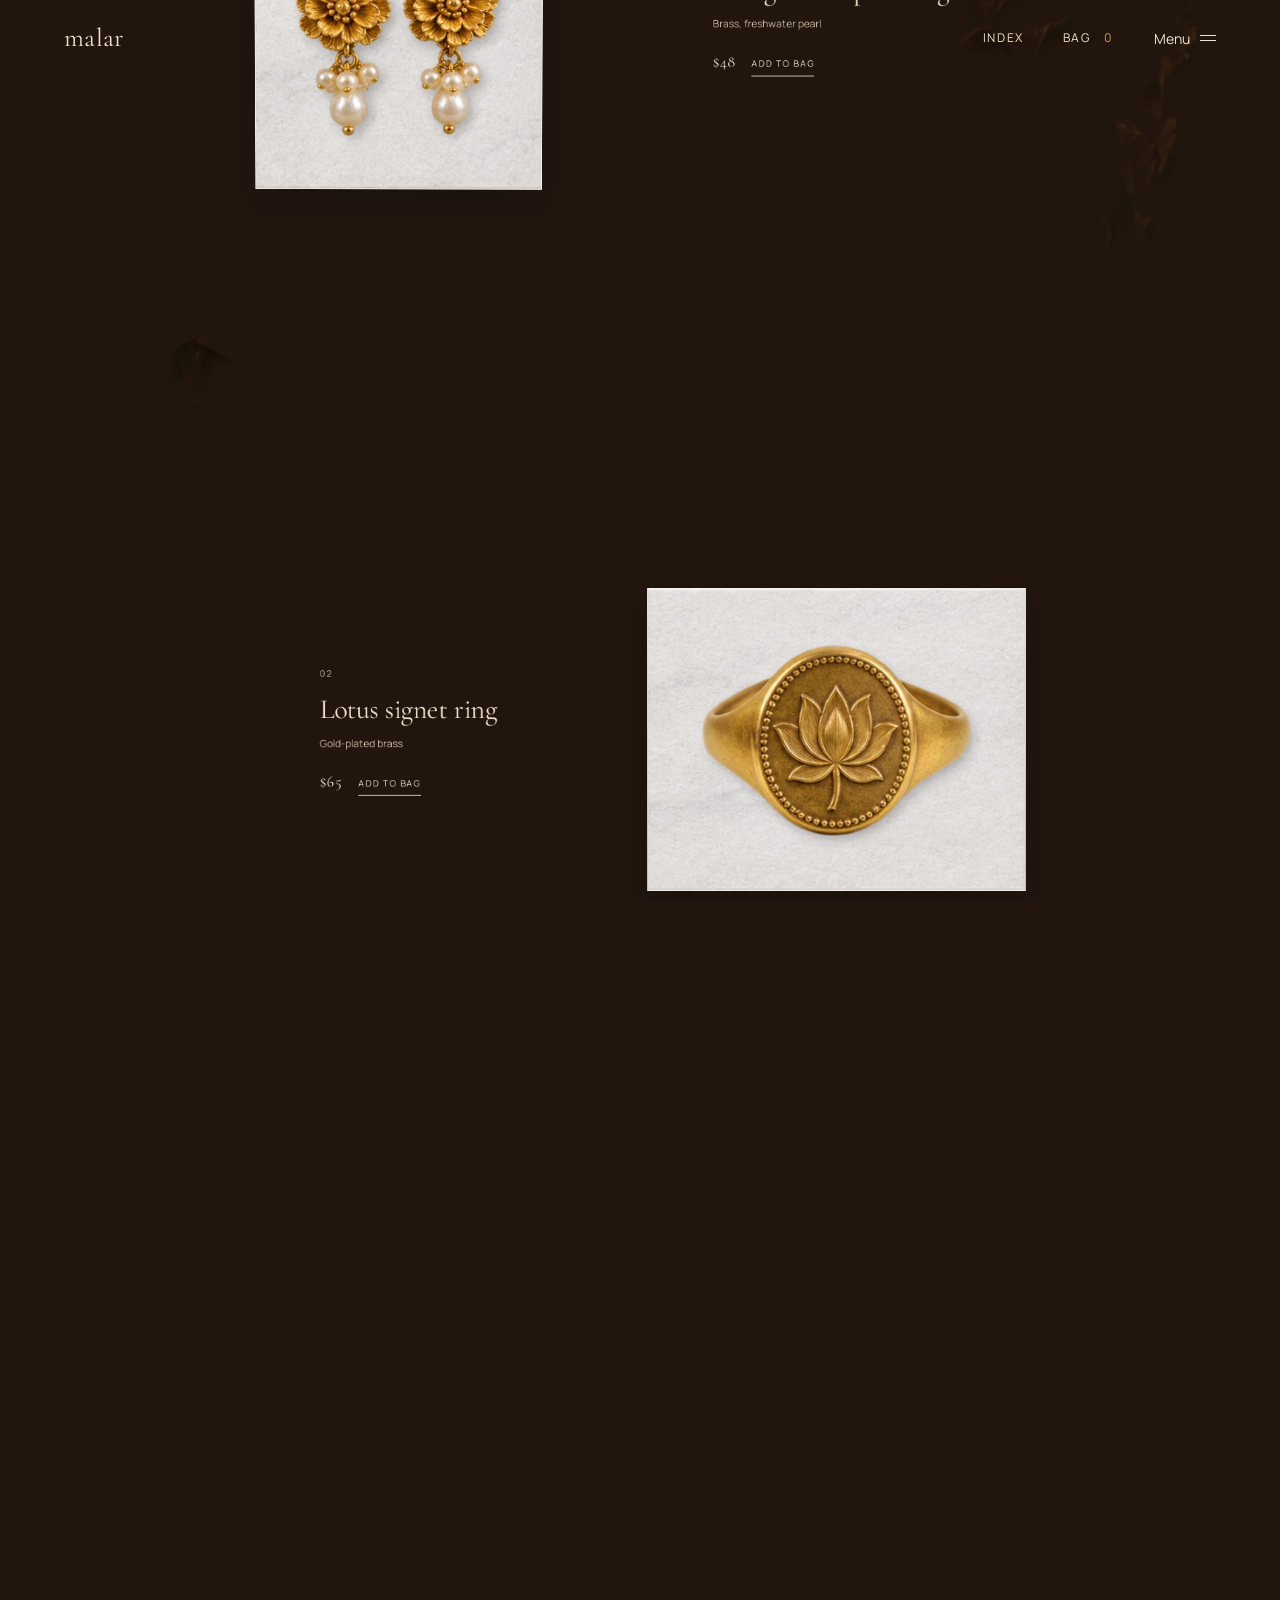
==== docs/index.html @ 5a740fa6 "Pull the original collection into a navigable index and finish the drawer in bronze" ====
<!doctype html>
<html lang="en">
<head>
<meta charset="utf-8">
<meta name="viewport" content="width=device-width,initial-scale=1">
<meta name="theme-color" content="#21150e">
<base href="./">
<title>Malar — Handmade jewelry &amp; objects</title>
<style>
  html {background:#21150e}
  #garden-loader {
    position:fixed; inset:0; z-index:100; display:grid; place-items:center; margin:0;
    background:#21150e; transition:opacity 180ms ease-out;
  }
  .garden-loader-number {
    color:#fff; font:400 28px/1 "Helvetica Neue", Helvetica, Arial, sans-serif;
    font-variant-numeric:tabular-nums;
  }
  #garden-loader.loaded {opacity:0}
  .garden-loading {overflow:hidden}
  @media (prefers-reduced-motion:reduce) {
    #garden-loader {transition:none}
  }
</style><script>
  document.documentElement.classList.add('garden-loading');
  if (!location.hash && !matchMedia('(prefers-reduced-motion: reduce)').matches) {
    document.documentElement.classList.add('relief-intro');
  }
  window.malarIntroFallback = setTimeout(() => {
    document.documentElement.classList.remove('garden-loading', 'relief-intro', 'relief-reveal');
    document.getElementById('garden-loader')?.remove();
  }, 15000);
  history.scrollRestoration = 'manual';
  window.addEventListener('pageshow', (event) => {
    if (!event.persisted && !location.hash) {
      window.scrollTo({ top: 0, behavior: 'instant' });
    }
  });
</script>
<link rel="stylesheet" href="garden.css?v=title-shadow">
<link rel="stylesheet" href="proto/viewing-room/room.css?v=12">
<link rel="stylesheet" href="proto/viewing-room/metal.css?v=3">
<link rel="stylesheet" href="proto/viewing-room/bag.css?v=4">
<!-- Original relief and lighting, with a separate background scroll rate. -->
<script src="garden.js?v=gallery-3" defer></script>
<script type="module" src="proto/viewing-room/room.js?v=15"></script>
</head>
<body class="ambient-landing viewing-room">
<div id="garden-loader" role="progressbar" aria-label="Loading the garden" aria-valuemin="1" aria-valuemax="100" aria-valuenow="1"><span class="garden-loader-number" aria-hidden="true">1</span></div>
<noscript><style>#garden-loader{display:none}</style><p>Enable JavaScript to explore the collection.</p></noscript>
<header class="bar">
  <a class="mark" href="./" aria-label="Malar home">malar</a>
  <button id="collection-toggle" type="button" aria-controls="collection-index" aria-expanded="false" aria-label="Open collection index" hidden>Index</button>
  <button id="bag-open" class="bag-button" aria-haspopup="dialog" aria-expanded="false" aria-controls="bag">Bag <span id="bag-count">0</span></button>
  <button id="menu" aria-controls="bag" aria-expanded="false" aria-haspopup="dialog">Menu <i aria-hidden="true"></i></button>
</header>
<button id="sound" hidden aria-pressed="false">Sound off</button>

<main>
  <section class="stage" id="garden" aria-label="The collection">
    <div class="hero"><canvas aria-hidden="true"></canvas></div>
    <div class="axis"><h1 class="wordmark"><span class="wordmark-latin">MALAR</span><span class="wordmark-script" lang="ml">മലർ</span></h1></div>
    <div class="room" id="room">
      <div class="collection-track"><div class="collection-window">
        <div class="collection-gallery"><div class="collection-content"></div></div>
      </div></div>
    </div>
  </section>
</main>

<dialog id="bag" aria-labelledby="bag-title">
  <header class="bag-head">
    <h2 id="bag-title">Bag</h2>
    <button type="button" id="bag-close" autofocus>Close</button>
  </header>
  <nav class="drawer-nav" aria-label="Main" hidden>
    <a data-scroll="garden" href="#garden">The Garden</a>
    <a data-scroll="collection" href="#collection">Jewelry</a>
    <a data-scroll="crafts" href="#crafts">Objects</a>
    <a data-scroll="studio" href="#studio">Story</a>
    <a data-scroll="gift" href="#gift">Gift cards</a>
    <button type="button" data-open-bag>Bag <span class="nav-bag-count"></span></button>
  </nav>
  <ul id="bag-lines" aria-label="Items in your bag"></ul>
  <footer class="bag-footer">
    <p class="bag-total"><span>Total</span><span id="bag-total" aria-live="polite">$0</span></p>
    <button type="button" id="bag-checkout">Checkout</button>
    <p class="bag-disclaimer">Demo checkout. Nothing is charged.</p>
    <p id="bag-note" class="bag-note" role="status"></p>
  </footer>
</dialog>

</body>
</html>
---- docs/garden.css ----
*{box-sizing:border-box}html{scroll-behavior:smooth}body{margin:0;background:#e5dfd4;color:#302d27;font:16px Arial,sans-serif}a,button{color:inherit;text-decoration:none}button{font:inherit;background:none;border:0;padding:10px;cursor:pointer}.stage{height:145vh}.hero{position:sticky;top:0;height:100svh;overflow:hidden;isolation:isolate;background:#e5dfd4 url(garden.jpg) center/cover}.hero:before{content:"";position:absolute;inset:0;background:#eee7db77;z-index:-1}canvas{position:absolute;inset:0;width:100%;height:100%;z-index:-1;opacity:0;transition:opacity .75s}.ready{opacity:1}#menu{position:absolute;top:4%;right:3%;display:flex;align-items:center;gap:12px;font-size:.88rem}i{width:16px;height:6px;border-block:1px solid}.axis{position:absolute;top:50%;left:8%;right:8%;display:grid;grid-template-columns:1fr auto 1fr;align-items:center;transform:translateY(-50%);animation:enter 1.5s both}.signature{display:flex;align-items:center;gap:15px;font:600 .76rem Georgia,serif;letter-spacing:.27em}.signature span{font-size:1.65rem;letter-spacing:0;font-weight:400}.axis h1{font:400 clamp(1.8rem,3.2vw,3.7rem)/1.04 Georgia,serif;letter-spacing:-.06em;margin:0;text-align:center}.scroll{justify-self:end;font-size:.875rem}.foot{position:absolute;bottom:4%;left:3.5%;right:3%;display:flex;justify-content:space-between;align-items:center;font-size:.875rem}.foot span{margin-left:8px}.phone{display:none}#studio{min-height:100svh;background:#372f29;color:#f4e9db;display:grid;grid-template-columns:1.1fr 1fr;align-items:center;gap:8vw;padding:9vw 8vw}.detail{height:65vh;background:url(garden-tall.jpg) 48% 48%/cover}article{max-width:34rem}small{font-size:.75rem;letter-spacing:.2em}h2{font:400 clamp(3rem,6vw,7rem)/.98 Georgia,serif;letter-spacing:-.06em;margin:.45em 0}p{line-height:1.65;max-width:31em}article a{display:inline-block;margin-top:2rem;border-bottom:1px solid;padding-bottom:6px}dialog{width:100%;height:100svh;max-width:none;max-height:none;border:0;margin:0;background:#e7e0d5;color:#302d27;padding:6vw}dialog[open]{display:grid;align-content:center}dialog form{position:absolute;top:4%;right:3%}nav a{display:block;width:fit-content;font:400 clamp(3.6rem,8vw,9rem)/1.25 Georgia,serif;letter-spacing:-.065em}dialog div{margin-top:3rem}a:hover{text-decoration:underline;text-underline-offset:5px}@keyframes enter{from{opacity:0;translate:0 10px}to{opacity:1;translate:0 0}}@media(max-aspect-ratio:1/1){.hero{background-image:url(garden-tall.jpg)}.axis{display:flex;flex-direction:column;gap:1.6rem}.axis h1{font-size:clamp(2.6rem,8vw,4rem)}.phone{display:block}.scroll{font-size:.8rem}.stage{height:128svh}#studio{grid-template-columns:1fr;padding:3rem 7vw;gap:2rem}.detail{height:48svh}.foot{left:6%;right:4%}}@media(prefers-reduced-motion:reduce){html{scroll-behavior:auto}*,*:before{animation:none!important;transition:none!important}.stage{height:100svh}}


.stage{position:relative;height:calc(max(510svh,542vw) + 100svh)}
#grove{position:absolute;top:38%;pointer-events:none}
.hero{background-image:url(wall-water.jpg);background-position:center var(--wall-position,0%);background-size:cover}
@media(max-aspect-ratio:1/1){.stage{height:calc(max(450svh,864vw) + 100svh)}.hero{background-image:url(wall-tall-water.jpg)}}

.hero{background-color:#21150e;background-blend-mode:multiply;color:#fff}
.hero:before{background:transparent}

.stage>.axis{top:50svh;color:#fff;pointer-events:none}
.stage>.axis a{pointer-events:auto}
.hero:focus-within #menu:focus-visible,.stage a:focus-visible,.stage button:focus-visible{outline:2px solid #c5a16a;outline-offset:5px}
#studio{background:#36271f;color:#eee4d4}
#studio small{color:#c5a16a}
dialog{background:#21150e;color:#fff}

.axis .wordmark {
  text-shadow:0 2px 5px rgb(0 0 0 / 40%);
  grid-column: 2;
  display: flex;
  flex-direction: column;
  align-items: center;
  gap: .12em;
  font-size: clamp(3rem, 8.5vw, 7.5rem);
  line-height: .95;
  letter-spacing: normal;
}
.wordmark-latin {
  font: 600 .64em/1 Georgia, serif;
  letter-spacing: .24em;
  padding-inline-start: .24em;
  transform: scaleX(1.12);
}
.axis .scroll {
  grid-column: 3;
}
@media (max-aspect-ratio: 1/1) {
  .axis .scroll {
    position: absolute;
    top: calc(100% + 1.6rem);
  }
}

#studio {
  position: relative;
}
.studio-controls {
  position: absolute;
  inset: .25rem 3% auto auto;
  display: flex;
  gap: .5rem;
}
.studio-controls #menu {
  position: static;
}
.studio-controls button:focus-visible {
  outline: 2px solid #c5a16a;
  outline-offset: 2px;
}

.wordmark-script {
  font: 400 .4em/1.25 "Malayalam Sangam MN", "Noto Sans Malayalam", "Nirmala UI", sans-serif;
}

.shop-header, .shop-footer {
  display: flex;
  align-items: center;
  justify-content: space-between;
  flex-wrap: wrap;
  gap: 1rem 2rem;
  padding: 1.5rem clamp(1.25rem, 7vw, 7rem);
  background: #21150e;
  color: #f2e8d8;
}
.shop-brand {
  font: 600 1rem Georgia, serif;
  letter-spacing: .22em;
}
.shop-nav, .shop-controls {
  display: flex;
  align-items: center;
  flex-wrap: wrap;
  gap: .5rem 1.25rem;
}
.shop-nav a {
  font: inherit;
  letter-spacing: normal;
}
.shop-controls #menu {
  position: static;
}
.shop-section {
  padding: clamp(3rem, 8vw, 8rem) clamp(1.25rem, 7vw, 7rem);
  background: #eee6d8;
  color: #2d211a;
}
.shop-section h2 {
  margin: 0;
}
#crafts, #gift {
  background: #e6d9c6;
}
.product-grid {
  display: grid;
  grid-template-columns: repeat(auto-fit, minmax(min(100%, 13rem), 1fr));
  gap: 1.5rem;
  margin: 2.5rem 0 0;
  padding: 0;
  list-style: none;
}
.product-placeholder {
  aspect-ratio: 4 / 5;
  background: radial-gradient(ellipse at 32% 22%, #d9bda1, #83664f);
}
.product-grid li:nth-child(2) .product-placeholder {
  background: radial-gradient(ellipse at 55% 28%, #dcd1b7, #8b7e63);
}
.product-grid li:nth-child(3) .product-placeholder {
  background: radial-gradient(ellipse at 32% 40%, #c6a88f, #745c50);
}
.product-grid h3 {
  margin: .8rem 0 0;
  font: 400 1.4rem Georgia, serif;
}
.shop-feature {
  display: grid;
  grid-template-columns: repeat(2, minmax(0, 1fr));
  align-items: center;
  gap: clamp(2rem, 6vw, 6rem);
}
#studio.shop-feature { min-height: auto; }
.shop-feature .detail { height: auto; aspect-ratio: 4 / 3; }
.gift-preview {
  display: grid;
  place-content: center;
  gap: 1rem;
  aspect-ratio: 8 / 5;
  background: #36271f;
  color: #f2e8d8;
  text-align: center;
}
.gift-preview span { font: 600 clamp(1.5rem, 4vw, 4rem) Georgia, serif; letter-spacing: .2em; }
.shop-footer p { margin: 0; }
@media (max-width: 640px) {
  .shop-feature, #studio.shop-feature { grid-template-columns: 1fr; }
}

.ambient-landing { background:#21150e }
.ambient-landing > #menu { position:fixed; z-index:10; inset:clamp(14px,4vh,42px) clamp(16px,3vw,55px) auto auto; color:white; mix-blend-mode:difference }
.ambient-landing main,.ambient-landing footer { transition:opacity .85s ease }
.menu-open { overflow:hidden }


.menu-open > #menu { opacity:0 }

#garden-menu {
  position:fixed; inset:0; margin:0; width:100%; height:100dvh;
  padding:0; overflow:hidden; background:transparent; color:#35291f;
}
#garden-menu::backdrop {background:transparent}
#garden-menu[open] {display:block}
#garden-menu {
  --engraving-font: Baskerville, "Hoefler Text", Georgia, serif;
  --engraving-color: #51351b;
  --engraving-edge: 0 -.45px .25px #26160ba8, 0 .7px .32px #fff0b8af;
}
.leaf-menu {
  position:absolute; right:0; top:0; bottom:0; width:min(12rem,54vw);
  isolation:isolate; pointer-events:none;
}
canvas.leaf-surface {position:absolute; inset:0; width:100%; height:100%; opacity:1; transition:none; z-index:-1}
.fold-stage {
  position:absolute; inset:0; margin:0; perspective:950px; perspective-origin:100% 50%;
  z-index:-1; pointer-events:none;
}
.fold-face {
  position:absolute; top:0; right:0; height:100%; width:33.333334%; margin:0;
  transform-origin:100% 50%; transform-style:preserve-3d;
  background-image:url(gilded-edge.png); background-repeat:no-repeat;
}
.fold-face > .fold-face { right:100%; width:100% }
.foil-reflection {
  position:absolute; inset:0; margin:0; pointer-events:none; opacity:0;
  transition:opacity .18s ease;
}
.foil-reflection::before,.foil-reflection::after {
  content:""; position:absolute; inset:0;
  background-image:url(gilded-reflections.webp);
  background-repeat:no-repeat; background-size:428.571429% 700%;
}
.foil-reflection::before {background-position:var(--foil-column) var(--reflection-from,50%)}
.foil-reflection::after {
  background-position:var(--foil-column) var(--reflection-to,50%);
  opacity:var(--reflection-mix,0);
}
.leaf-menu.lit:not(.in-fold) .foil-reflection {opacity:1}
@media(prefers-reduced-motion:reduce){.foil-reflection{transition:none}}
canvas.crease-detail {
  position:absolute; inset:0 0 0 auto; width:9px; height:100%;
  opacity:1; transition:none; z-index:auto; pointer-events:none;
}
.ink-slice {position:absolute; inset:0; overflow:hidden; margin:0; backface-visibility:hidden}
.ink-page {position:absolute; top:0; width:300%; height:100%; margin:0}
#garden-menu .ink-page :is(form,nav) {opacity:1; pointer-events:none}
.leaf-menu.in-fold > :is(form,nav), .leaf-menu:not(.in-fold) .ink-slice {opacity:0}
.fold-face::after {
  content:""; position:absolute; inset:0; pointer-events:none;
  background:linear-gradient(105deg,rgba(255,242,192,var(--shine)),transparent 85%),
    linear-gradient(to left,rgba(86,52,17,var(--shade)),rgba(56,36,14,var(--shade)));
  box-shadow:inset -1px 0 rgba(100,60,20,var(--crease));
}
.leaf-menu nav,.leaf-menu form {pointer-events:auto; opacity:var(--ink,0)}
#garden-menu form {position:absolute; top:clamp(.4rem,3vh,1.6rem); right:1rem; z-index:1}
#garden-menu form button {
  color:var(--engraving-color);
  font:400 .95rem/1.2 var(--engraving-font);
  font-synthesis:none;
  text-shadow:var(--engraving-edge);
}
#garden-menu nav {
  position:absolute; inset:14% .65rem 15% .65rem; display:flex; flex-direction:column;
  justify-content:safe center; align-items:center; gap:clamp(.6rem,4.2vh,2.35rem);
  overflow:auto;
}
#garden-menu nav a {
  flex:none;
  font:400 clamp(1.05rem,1.48vw,1.3rem)/1.1 var(--engraving-font);
  font-synthesis:none;
  text-align:center; letter-spacing:.025em;
  padding:.29em .3em;
  color:var(--engraving-color);
}
#garden-menu nav a span {filter:url(#engraved-lettering)}
#garden-menu nav a:hover {color:#2c1c0d; text-decoration:none}
#garden-menu :focus-visible {outline:1px solid currentColor; outline-offset:3px}
.ambient-landing :is(.shop-section, #crafts, #gift, #studio.shop-feature) {
  background:#21150e;
  color:#f3e9d5;
}
#studio small {color:#e5cfaa}

/* Opening strokes are driven by the same relief field as pointer movement. */
.ambient-landing .stage > .axis { animation:none }
.relief-intro .stage > .hero { background-image:none }
.relief-intro .wordmark > span { opacity:0 }
/* A brief lift preserves the wordmark size and horizontal stretch. */
.relief-reveal .wordmark > span {
  animation:surface-lettering .9s ease-in-out both;
  transform-origin:50% 60%;
}
.relief-reveal .wordmark-script { animation-delay:.04s }
@keyframes surface-lettering {
  0% { opacity:0; translate:0 1px; filter:drop-shadow(0 0 0 transparent) }
  60% { opacity:1; translate:0 -3px; filter:drop-shadow(0 5px 3px #090503a6) }
  100% { opacity:1; translate:0 0; filter:drop-shadow(0 0 0 transparent) }
}
@media(prefers-reduced-motion:reduce) {
  .relief-intro .wordmark > span { opacity:1; mask-image:none; animation:none }
}
---- docs/proto/viewing-room/room.css ----
@font-face{font-family:MalarEditorial;src:url(../../fonts/cormorant-regular.ttf) format("truetype");font-display:swap}
@font-face{font-family:MalarText;src:url(../../fonts/manrope-regular.ttf) format("truetype");font-display:swap}

:root{
  --ink:#efe3cc;--ink-2:#cdbfa6;--gold:#c9a35c;--ground:#21150e;
  --serif:MalarEditorial,"Cormorant Garamond",Georgia,serif;
  --sans:MalarText,system-ui,sans-serif;
  --pad:clamp(20px,5vw,72px);
}
*{box-sizing:border-box}
html{background:var(--ground);scroll-behavior:auto;overflow-x:clip}
html:has(dialog[open]){overflow:hidden}
body{margin:0;color:var(--ink);font:14px/1.5 var(--sans);-webkit-font-smoothing:antialiased}
button{font:inherit;color:inherit;background:none;border:0;padding:0;cursor:pointer}
a{color:inherit;text-decoration:none}
:focus-visible{outline:1px solid var(--gold);outline-offset:6px}
[hidden]{display:none!important}

/* The wall: same structure the homepage gives garden.js */
.stage{position:relative;isolation:isolate}
.hero{position:sticky;top:0;height:100svh;margin-bottom:-100svh;overflow:hidden;z-index:0;
  background:var(--ground) url(../../wall-water.jpg) center var(--wall-position,0%)/cover;background-blend-mode:multiply}
.hero canvas{position:absolute;inset:0;width:100%;height:100%;opacity:0;transition:opacity .75s}
.hero canvas.ready{opacity:1}
@media (max-aspect-ratio:1/1){.hero{background-image:url(../../wall-tall-water.jpg)}}

/* Top bar */
.bar{position:fixed;inset:0 0 auto 0;z-index:5;display:flex;justify-content:space-between;align-items:baseline;
  padding:26px var(--pad);pointer-events:none}
.bar>*{pointer-events:auto}
.mark{font:400 26px/1 var(--serif);letter-spacing:.01em}
.bag-button{font-size:12px;letter-spacing:.16em;text-transform:uppercase}
.bag-button span{display:inline-block;min-width:1.2em;margin-left:.5em;color:var(--gold);font-variant-numeric:tabular-nums}

.room{position:relative;z-index:1}
/* Elements sit ON the wall, the way a print sits on plaster:
   flat, opaque, no glow or scrim. The wall scrolls with them and the
   relief lives in the bare gaps between. */
.room{padding:0 var(--pad)}
.statement{min-height:92svh;display:grid;place-content:center;justify-items:center;text-align:center;gap:26px}
.statement.short{min-height:64svh}
.statement .label{margin:0;font:400 18px/1 var(--serif);color:var(--ink-2)}
.statement h1,.statement h2{margin:0;font:400 clamp(28px,3.3vw,52px)/1.14 var(--serif);letter-spacing:-.012em;max-width:19em;text-wrap:balance}

.piece{display:grid;grid-template-columns:repeat(12,minmax(0,1fr));column-gap:clamp(12px,1.6vw,24px);align-items:center;margin:0 auto clamp(200px,42vh,420px);max-width:1440px;width:92%}
.plate{grid-row:1;width:min(100%,44svh);aspect-ratio:4/5;display:grid;place-items:center;background:#e9e0d0;overflow:hidden}
.plate.wide{width:min(100%,69svh);aspect-ratio:5/4}
.v2 .plate,.v4 .plate,.v6 .plate{justify-self:end}
.plate img{display:block;max-width:62%;max-height:68%;width:auto;height:auto;filter:drop-shadow(6px 12px 10px rgba(60,40,20,.28))}
.text{grid-row:1}
.v1 .plate{grid-column:1/span 6}.v1 .text{grid-column:8/span 4}
.v2 .plate{grid-column:7/span 6}.v2 .text{grid-column:2/span 4;align-self:center}
.v3 .plate{grid-column:2/span 5}.v3 .text{grid-column:8/span 4;align-self:center}
.v4 .plate{grid-column:7/span 6}.v4 .text{grid-column:2/span 4}
.v5 .plate{grid-column:2/span 4}.v5 .text{grid-column:7/span 4;align-self:center}
.v6 .plate{grid-column:7/span 6}.v6 .text{grid-column:2/span 4;align-self:center}
.no{margin:0 0 18px;font-size:12px;letter-spacing:.16em;color:var(--ink-2);font-variant-numeric:tabular-nums}
.text h3{margin:0;font:400 clamp(28px,3vw,48px)/1.1 var(--serif);letter-spacing:-.012em;text-wrap:balance}
.spec{margin:14px 0 0;color:var(--ink-2)}
.buy{display:flex;align-items:baseline;gap:22px;margin-top:30px}
.price{font:400 22px/1 var(--serif);font-variant-numeric:tabular-nums}
.add{font-size:12px;letter-spacing:.16em;text-transform:uppercase;padding-bottom:6px;border-bottom:1px solid var(--ink);transition:color .2s,border-color .2s}
.add:hover{color:var(--gold);border-color:var(--gold)}
.in-bag{font-size:12px;color:var(--ink-2)}

/* One entrance for text: it comes into focus */
.reveal{opacity:0;filter:blur(10px);transition:opacity 1.1s cubic-bezier(.2,.7,.2,1),filter 1.1s cubic-bezier(.2,.7,.2,1)}
.reveal.in{opacity:1;filter:none}

.end{margin:0;padding:0 0 40px;color:var(--ink-2);font-size:12px}

@media (max-width:760px){
  .piece{display:block;width:100%;margin-bottom:28vh}
  .plate,.plate.wide{width:min(100%,55svh);margin:0 auto 22px}.plate:not(.wide){width:min(100%,35svh)}
  .v2 .plate{width:min(88%,55svh)}.v5 .plate{width:min(80%,35svh)}
  .v2 .plate{margin-left:auto}
  .text{padding-top:0!important}
}
@media (prefers-reduced-motion:reduce){
  .reveal{opacity:1;filter:none;transition:none}
}


/* Continuous gallery: preserve the original landing and its engine. */
.viewing-room .stage{height:auto;min-height:100svh}
.viewing-room .hero{isolation:isolate}
.viewing-room .hero:before{display:none}
.viewing-room .hero:after{content:"";position:absolute;inset:0;background:#050505;opacity:var(--night,0);pointer-events:none;z-index:1}
.viewing-room .hero canvas{z-index:0}
.viewing-room .stage>.axis{z-index:2}
.viewing-room .bar{z-index:6;align-items:center;justify-content:flex-end;gap:clamp(20px,3vw,46px);padding-block:16px}
.viewing-room .mark{margin-right:auto;visibility:hidden}
.viewing-room .bar.show-mark .mark{visibility:visible}
.viewing-room .bar button{min-height:44px}
.viewing-room .bar #menu{position:static;display:inline-flex;align-items:center;gap:10px;padding:0;font:14px var(--sans)}
.collection-content{position:relative;display:flow-root;padding-top:116svh}
.collection-track.with-camera{height:var(--track-height);position:relative}
.with-camera .collection-window{position:sticky;top:0;height:100svh;overflow:clip;isolation:isolate}
.with-camera .collection-gallery{position:absolute;inset:0;overflow:clip;contain:strict}
.with-camera .collection-content{will-change:transform;transform-origin:50% 0}
.viewing-room .piece{scroll-margin-top:100px}
.room-heading{font:400 clamp(32px,4vw,56px)/1.08 var(--serif);margin:0 0 5vh 8%;color:var(--ink);scroll-margin-top:120px}
.viewing-room #crafts.room-heading.objects{background:transparent;margin:6vh 0 5vh 51%}
.viewing-room .plate{position:relative;display:block;background:none;overflow:visible;perspective:1600px;transform-style:preserve-3d;outline:none;cursor:default}
.plate-motion{position:absolute;inset:0;transform-style:preserve-3d;transform:translate3d(0,var(--card-travel,0px),0) rotateX(var(--card-pitch,0deg)) rotateY(var(--card-yaw,0deg));will-change:transform}
.plate-stone{position:absolute;inset:0;background:#e9e7df url('../../stone-atlas.png') var(--stone-pos,50% 0)/300% 200%;border:1px solid #f3f0e7;border-radius:0;box-shadow:inset 0 0 0 1px #ffffff40,0 18px 40px #00000035;backface-visibility:hidden;transform:translateZ(0)}
/* Thin edge, not the old stacked bottom lip. */
.plate-stone:before,.plate-stone:after{content:"";position:absolute;background:#c3bfb3;pointer-events:none}
.plate-stone:before{inset:0 auto 0 0;width:2px;transform-origin:left;transform:rotateY(90deg)}
.plate-stone:after{inset:auto 0 0;height:2px;transform-origin:bottom;transform:rotateX(-90deg)}
.object-layer,.object-shadow{position:absolute;inset:0;display:grid;place-items:center;pointer-events:none}
.object-layer{transform:translateZ(var(--object-height,25px)) rotateX(var(--object-pitch,0deg)) rotateY(var(--object-yaw,0deg));transform-style:preserve-3d}
.viewing-room .object-layer img,.viewing-room .object-shadow img{width:70%;height:72%;object-fit:contain;max-width:none;max-height:none;filter:none;user-select:none;-webkit-user-drag:none}
.object-shadow{transform:translate3d(var(--shadow-x,5px),var(--shadow-y,9px),1px)}
.viewing-room .object-shadow img{filter:brightness(0) blur(8px);opacity:.23}
.viewing-room .plate{pointer-events:none}
.plate-motion{pointer-events:auto}
.plate:focus-visible{outline:none}
.plate:focus-visible .plate-motion{outline:1px solid var(--gold);outline-offset:10px}
.viewing-room .text{position:relative;z-index:2;transform:translate3d(0,var(--text-travel,0px),0)}
.viewing-room .text h3{color:var(--ink)}
.viewing-room .buy{flex-wrap:wrap}
.night-garden{position:relative;height:280svh;margin:0 calc(-1 * var(--pad));isolation:isolate;scroll-margin-top:0}
.night-stage{position:sticky;top:0;height:100svh;overflow:hidden;overflow:clip;display:grid;place-items:center;isolation:isolate}
.night-flowers{position:absolute;inset:0;pointer-events:none;contain:layout paint}
.flower-place{position:absolute;left:var(--x);top:var(--y);width:var(--w);height:var(--h);z-index:var(--layer);transform:translate3d(var(--push-x,0px),var(--push-y,0px),0) rotate(calc(var(--stem-angle) + var(--bend,0deg))) scale(var(--lift-scale,1));transform-origin:50% 50%;pointer-events:none;cursor:grab;will-change:auto}
.flower-place.picked{z-index:20;cursor:grabbing}
.flower-reveal{height:100%;opacity:var(--bloom,0);transform:translate3d(var(--enter-x,0px),var(--enter-y,95px),0) rotate(var(--enter-turn,0deg)) scale(var(--bloom-scale,.76));transform-origin:50% var(--growth-origin,90%);will-change:auto}
.night-flower{display:block;width:100%;height:100%;object-fit:contain;filter:saturate(.62) brightness(var(--light,.65)) contrast(1.06);transform-origin:50% 90%;will-change:auto;user-select:none;-webkit-user-drag:none;transition:filter .5s}

.flower-place.picked .night-flower{filter:saturate(.78) brightness(.94) drop-shadow(0 16px 25px #0008)}
.night-copy{position:relative;z-index:1;text-align:center;padding:24px;max-width:600px;opacity:var(--copy-presence,0);transform:translateY(calc((1 - var(--copy-presence,0))*14px))}
.night-copy .night-eyebrow{font:10px/1.5 var(--sans);letter-spacing:.2em;text-transform:uppercase;margin:0 0 24px;color:#a8a39a}
.night-copy h2{font:400 clamp(34px,4.4vw,66px)/1.12 var(--serif);letter-spacing:-.025em;margin:0 0 32px;color:#e8e4dc}
.night-copy a{font:10px var(--sans);letter-spacing:.12em;border-bottom:1px solid #efe3cc50;padding-bottom:7px;color:#b8b2a7}
.night-note{position:absolute;bottom:30px;left:var(--pad);right:var(--pad);display:flex;justify-content:space-between;gap:20px;font:11px/1.5 var(--sans);color:#a69c8d;opacity:var(--note-presence,0)}
.night-note button{padding:0;font:inherit}
.viewing-room .end{font-size:11px;opacity:.7;padding:0 0 14vh}
@media(max-width:760px){
 .viewing-room .bar #menu{font-size:12px}
 .viewing-room .plate{transform-style:flat}.plate-motion{will-change:auto}
 .collection-content{padding-top:115svh}.room-heading{margin-left:0}.viewing-room #crafts.room-heading.objects{margin-left:0}
 .flower-place{left:var(--mx);top:var(--my);width:var(--mw);height:var(--mh);--stem-angle:var(--ma)!important}
 .night-copy{max-width:90vw;margin-top:-9svh}.night-note{font-size:10px}.night-garden{height:260svh}
}
@media(prefers-reduced-motion:reduce){
 .plate-motion,.object-layer,.object-shadow,.viewing-room .text{transform:none!important;will-change:auto}
 .flower-place,.flower-reveal,.night-flower{will-change:auto}.night-flower{transform:none!important}
 .reveal{opacity:1;filter:none;transition:none}
}
.viewing-room #studio.room-story{display:block;min-height:0;padding:0;background:transparent;max-width:700px;margin:8vh auto 24vh;text-align:center;scroll-margin-top:120px}
.room-story h2,.room-gift h2{font:400 clamp(36px,4vw,60px)/1.1 var(--serif);margin:0 0 24px;letter-spacing:-.012em}
.room-story p{font:400 clamp(24px,3vw,40px)/1.3 var(--serif);max-width:24em;color:var(--ink-2);margin:auto}
@media(max-width:760px){.viewing-room #studio.room-story{margin-block:4vh 18vh}.night-copy p{max-width:100%}}

#collection-toggle{
  padding:0;font:400 12px/1 var(--sans);letter-spacing:.14em;text-transform:uppercase;text-underline-offset:5px
}
#collection-toggle:hover,#collection-toggle[aria-expanded=true]{text-decoration:underline;text-decoration-thickness:1px}
.collection-content :is(.piece .text,.room-story,.room-gift,.end){opacity:var(--detail-ink,1)}
.collection-content .room-heading.in{opacity:var(--detail-ink,1)}
.chapter-index{position:absolute;inset:0;overflow:clip;pointer-events:none}
.chapter-index ol{list-style:none;padding:0;margin:0}
.chapter-index li{position:absolute;inset:0 0 auto;height:var(--row-height)}
.chapter-index a{
  display:grid;place-items:center;width:100%;height:100%;margin:0;padding:0 12%;
  color:var(--ink);text-decoration:none;text-align:center;letter-spacing:-.035em;
  font:400 clamp(25px,3vw,52px)/1.1 var(--serif)
}
.chapter-index:not([inert]) a{pointer-events:auto}
.chapter-index a span{max-width:44%;opacity:var(--emphasis,1);transition:opacity 140ms}
.chapter-index a:is(:hover,:focus-visible) span{opacity:1;text-decoration:underline;text-decoration-thickness:1px;text-underline-offset:.15em}
.chapter-index a:focus-visible{outline:0}
.chapter-index a:focus-visible span{outline:1px solid #c9a35c;outline-offset:5px}
.manual-index-open .chapter-index{position:fixed;inset:0;z-index:4;display:grid;align-content:safe center;padding:76px var(--pad) 30px;background:var(--ground);overflow-y:auto;overscroll-behavior:contain;pointer-events:auto}
.manual-index-open .chapter-index li{position:static;height:auto;transform:none!important}
.manual-index-open .chapter-index a{justify-content:start;text-align:left;min-height:52px;padding:10px 0;border-top:1px solid #efe3cc24}
.manual-index-open .chapter-index a span{max-width:none;opacity:1}
html:has(.manual-index-open){overflow:hidden}

@media(prefers-reduced-motion:no-preference){
  .night-flowers.in-view .night-flower{animation:stem-sway var(--sway-time) ease-in-out var(--sway-delay) infinite alternate}
  @keyframes stem-sway{from{transform:rotate(calc(-1 * var(--sway-angle)))}to{transform:rotate(var(--sway-angle))}}
}
---- docs/proto/viewing-room/metal.css ----
.viewing-room #gift.room-gift {
  display:grid;
  grid-template-columns:minmax(0,1.12fr) minmax(0,.88fr);
  align-items:center;
  gap:clamp(32px,7vw,100px);
  max-width:1080px;
  margin:5vh auto 20vh;
  padding-inline:clamp(12px,3vw,46px);
  scroll-margin-top:90px;
}
.gift-stage {display:grid;place-items:center;min-width:0;padding:5% 4%}
.gift-foil {position:relative;isolation:isolate;width:min(100%,470px);aspect-ratio:1.5;transform:rotate(-3deg);container-type:inline-size}
.gift-foil::before {content:"";position:absolute;inset:3%;background:#b78d43 url('../../gift-gold.svg') center/cover;box-shadow:0 10px 18px #120c0738}
.gift-foil.foil-ready::before {visibility:hidden}
.gift-foil .foil-canvas {position:absolute;inset:0;width:100%;height:100%;z-index:0;opacity:1;pointer-events:none}
.foil-inscription {position:absolute;inset:14% 12%;display:grid;grid-template-columns:minmax(0,1fr) auto;grid-template-rows:auto 1fr auto;align-items:end;line-height:1;color:#51380f;pointer-events:none}
.foil-ready .foil-inscription {opacity:0}
.foil-brand {grid-column:1/-1;align-self:start;text-align:center;font:400 12cqw/.96 var(--serif);letter-spacing:-.035em}
.foil-gesture {grid-column:1/-1;align-self:start;text-align:center;margin-top:1.7cqw;font:2.25cqw/1.2 var(--sans);letter-spacing:.12em;text-transform:uppercase}
.foil-foot {font:2.35cqw/1.5 var(--sans);letter-spacing:.16em;text-transform:uppercase}
#gift-value {font:400 13cqw/.95 var(--serif);letter-spacing:-.035em}
.gift-details {min-width:0;width:100%;max-width:370px}
.gift-eyebrow,.gift-amount-label {font:10px/1.5 var(--sans);letter-spacing:.16em;text-transform:uppercase;color:var(--ink-2)}
.gift-eyebrow {margin:0 0 17px}
.gift-details h2 {font-size:clamp(38px,4.7vw,66px);margin:0 0 16px}
.gift-description {font:400 clamp(23px,2.4vw,32px)/1.24 var(--serif);color:#c9bfae;margin:0 0 26px}
.gift-amount-label {margin:0 0 9px}
.gift-values {display:grid;grid-template-columns:repeat(3,minmax(0,1fr));gap:3px;width:min(100%,300px);padding:3px;border:1px solid #b8ac8d40;margin:0 0 22px}
.gift-values button {min-height:44px;font:18px/1 var(--serif);color:var(--ink-2);transition:background-color .2s,color .2s}
.gift-values button[aria-pressed=true] {background:#c9a35c;color:#322312}
.gift-values button:hover:not([aria-pressed=true]) {color:var(--ink);background:#c9a35c14}
#gift-add {display:flex;justify-content:space-between;align-items:center;min-height:44px;width:min(300px,100%);font-size:11px}
#gift-add span {font-size:18px}
#gift-added {margin:9px 0 0;font:11px/1.4 var(--sans);color:var(--ink-2)}
#gift-added:empty {display:none}
@media(max-width:760px) {
  .viewing-room #gift.room-gift {grid-template-columns:minmax(0,1fr);gap:clamp(12px,2.5svh,24px);margin:0 auto 16vh;padding:0;max-width:400px}
  .gift-stage {width:100%;padding:4%}
  .gift-foil {width:min(100%,44svh)}
  .gift-details h2 {font-size:36px;margin-bottom:8px}
  .gift-eyebrow,.gift-amount-label {margin-bottom:6px}
  .gift-description {font-size:22px;margin:0 0 14px}
  .gift-values,#gift-add {width:100%}
  .gift-values {margin-bottom:10px}
}
@media(prefers-reduced-motion:reduce) {
  .gift-values button {transition:none}
}
---- docs/proto/viewing-room/bag.css ----
/* One continuous planished bronze sheet for the drawer. */
.viewing-room #bag{
  box-sizing:border-box;position:fixed;inset:0 0 0 auto;margin:0;
  width:min(440px,100vw);height:100dvh;max-width:100vw;max-height:100dvh;
  padding:32px;border:0;border-left:1px solid rgba(201,163,92,.45);
  --bronze-plane:#312820;isolation:isolate;
  background-color:var(--bronze-plane);color:#efe3cc;
  box-shadow:inset 1px 0 rgba(239,227,204,.12),-14px 0 34px rgba(20,14,10,.24);overflow:hidden;
  font-family:MalarText;grid-template-rows:auto minmax(0,1fr) auto;gap:0;align-content:stretch;
}
#bag::before,#bag::after{content:"";position:absolute;pointer-events:none;z-index:-1}
#bag::before{
  inset:0;background:#312820 url('./bronze-sheet.webp') 48% 50%/cover no-repeat;
  filter:saturate(.77) brightness(.78);
  box-shadow:inset 1px 0 #e5c3998a,inset 3px 0 #302a2277,inset -1px 0 #251e1b8c
}
#bag::after{
  inset:0;mix-blend-mode:soft-light;
  background:linear-gradient(115deg,transparent 26%,#f1e2d32b 40%,#fff4dd74 49%,#a6b2b626 56%,transparent 67%) no-repeat;
  background-size:180% 100%;background-position:calc(50% - var(--reflection-x,0%)) center
}
.viewing-room #bag[open]{display:grid;animation:bag-slide-in 400ms cubic-bezier(.22,.61,.36,1)}
#bag::backdrop{background:rgba(10,6,3,.6);backdrop-filter:none}
#bag *,#bag *::before,#bag *::after{box-sizing:border-box;min-width:0}
#bag button{font-family:MalarText;color:#efe3cc;background:transparent;border:0;border-radius:0;box-shadow:none;text-shadow:none;cursor:pointer}
#bag :focus-visible{outline:1px solid #c9a35c;outline-offset:3px}
#bag .bag-head{display:flex;align-items:center;justify-content:space-between;gap:16px;margin:0;padding:0 0 24px}
#bag .bag-head h2{margin:0;font:400 40px/1 MalarEditorial;letter-spacing:0}
#bag #bag-close{flex:none;padding:10px 0 10px 10px;font:400 12px/1.5 MalarText;letter-spacing:.16em;text-transform:uppercase}
#bag #bag-lines{min-height:0;overflow-y:auto;overflow-x:hidden;overscroll-behavior:contain;scrollbar-width:thin;scrollbar-color:#c9a35c var(--bronze-plane);margin:0;padding:0;list-style:none}
#bag #bag-lines li{display:grid;grid-template-columns:56px minmax(0,1fr) auto;grid-template-rows:auto auto;align-items:center;gap:6px 12px;padding:20px 0;border:0;border-top:1px solid rgba(239,227,204,.12);box-shadow:none}
#bag #bag-lines .bag-thumbnail{grid-column:1;grid-row:1/3;display:block;width:56px;height:64px;object-fit:contain;border:0;border-radius:0;filter:none;background:none;box-shadow:none}
#bag #bag-lines .bag-gift-image{height:56px;object-fit:contain}
#bag #bag-lines .name{grid-column:2;grid-row:1;font:400 22px/1.12 MalarEditorial;overflow-wrap:anywhere;color:#efe3cc}
#bag #bag-lines .line{grid-column:3;grid-row:1;justify-self:end;font:400 20px/1.2 MalarEditorial;font-variant-numeric:tabular-nums;color:#efe3cc}
#bag #bag-lines .qty{grid-column:2;grid-row:2;display:flex;align-items:center;gap:4px;font:400 12px/1 MalarText;font-variant-numeric:tabular-nums;color:#efe3cc}
#bag #bag-lines .qty button{width:32px;height:32px;padding:0;flex:none;border:0;border-radius:0;background:transparent;box-shadow:none;font-size:18px;line-height:1}
#bag #bag-lines .qty button:hover{color:#c9a35c}
#bag #bag-lines .remove{grid-column:3;grid-row:2;justify-self:end;padding:8px 0;font:400 11px/1.5 MalarText;letter-spacing:0;text-transform:uppercase;color:#b9a88c;text-decoration:none}
#bag #bag-lines .remove:hover,#bag .bag-continue:hover{text-decoration:underline;text-underline-offset:4px}
#bag #bag-lines .empty{display:block;border:0;padding:20px 0;color:#b9a88c;font:400 22px/1.4 MalarEditorial}
#bag .empty p{margin:0 0 12px}
#bag .bag-continue{padding:8px 0;font:400 12px/1.5 MalarText;text-decoration:underline;text-underline-offset:4px}
#bag .bag-footer{min-width:0;margin:0;padding-top:22px;border-top:1px solid rgba(201,163,92,.45)}
#bag .bag-total{display:flex;justify-content:space-between;align-items:center;gap:12px;margin:0 0 20px;padding:0;border:0;background:none;box-shadow:none}
#bag .bag-total span:first-child{font:400 12px/1.5 MalarText;letter-spacing:.16em;text-transform:uppercase;color:#b9a88c}
#bag .bag-total #bag-total{font:400 34px/1 MalarEditorial;font-variant-numeric:tabular-nums;color:#efe3cc}
#bag #bag-checkout{width:100%;height:56px;padding:0 12px;border:1px solid #c9a35c;background:transparent;color:#efe3cc;font:400 12px/1.5 MalarText;letter-spacing:.2em;text-transform:uppercase;filter:none;transition:background-color 200ms,color 200ms}
#bag #bag-checkout:hover:not(:disabled){background:#c9a35c;color:#140e0a}
#bag #bag-checkout:disabled{cursor:not-allowed;opacity:.5}
#bag .bag-disclaimer,#bag #bag-note{margin:12px 0 0;min-height:0;font:400 12px/1.5 MalarText;color:#b9a88c}
#bag #bag-note:empty{display:none}
@keyframes bag-slide-in{from{transform:translateX(100%)}to{transform:translateX(0)}}
@media(prefers-reduced-motion:reduce){.viewing-room #bag[open]{animation:none}#bag #bag-checkout{transition:none}}

#bag p{max-width:none}
#bag .drawer-nav{align-self:start;overflow:auto;max-height:100%;overscroll-behavior:contain}
#bag .drawer-nav a,#bag .drawer-nav button{
  display:flex;align-items:baseline;justify-content:space-between;width:100%;
  padding:clamp(10px,2.3dvh,23px) 0;border-top:1px solid rgba(239,227,204,.12);
  font:400 clamp(26px,4dvh,38px)/1.1 MalarEditorial;letter-spacing:-.02em;text-align:left
}
#bag .drawer-nav :is(a,button):hover{color:#efe3cc;text-decoration:underline;text-decoration-thickness:1px;text-underline-offset:5px}
#bag .nav-bag-count{font:12px MalarText;color:#b9a88c}

#bag :is(#bag-lines,.drawer-nav) :focus-visible{outline-offset:-1px}
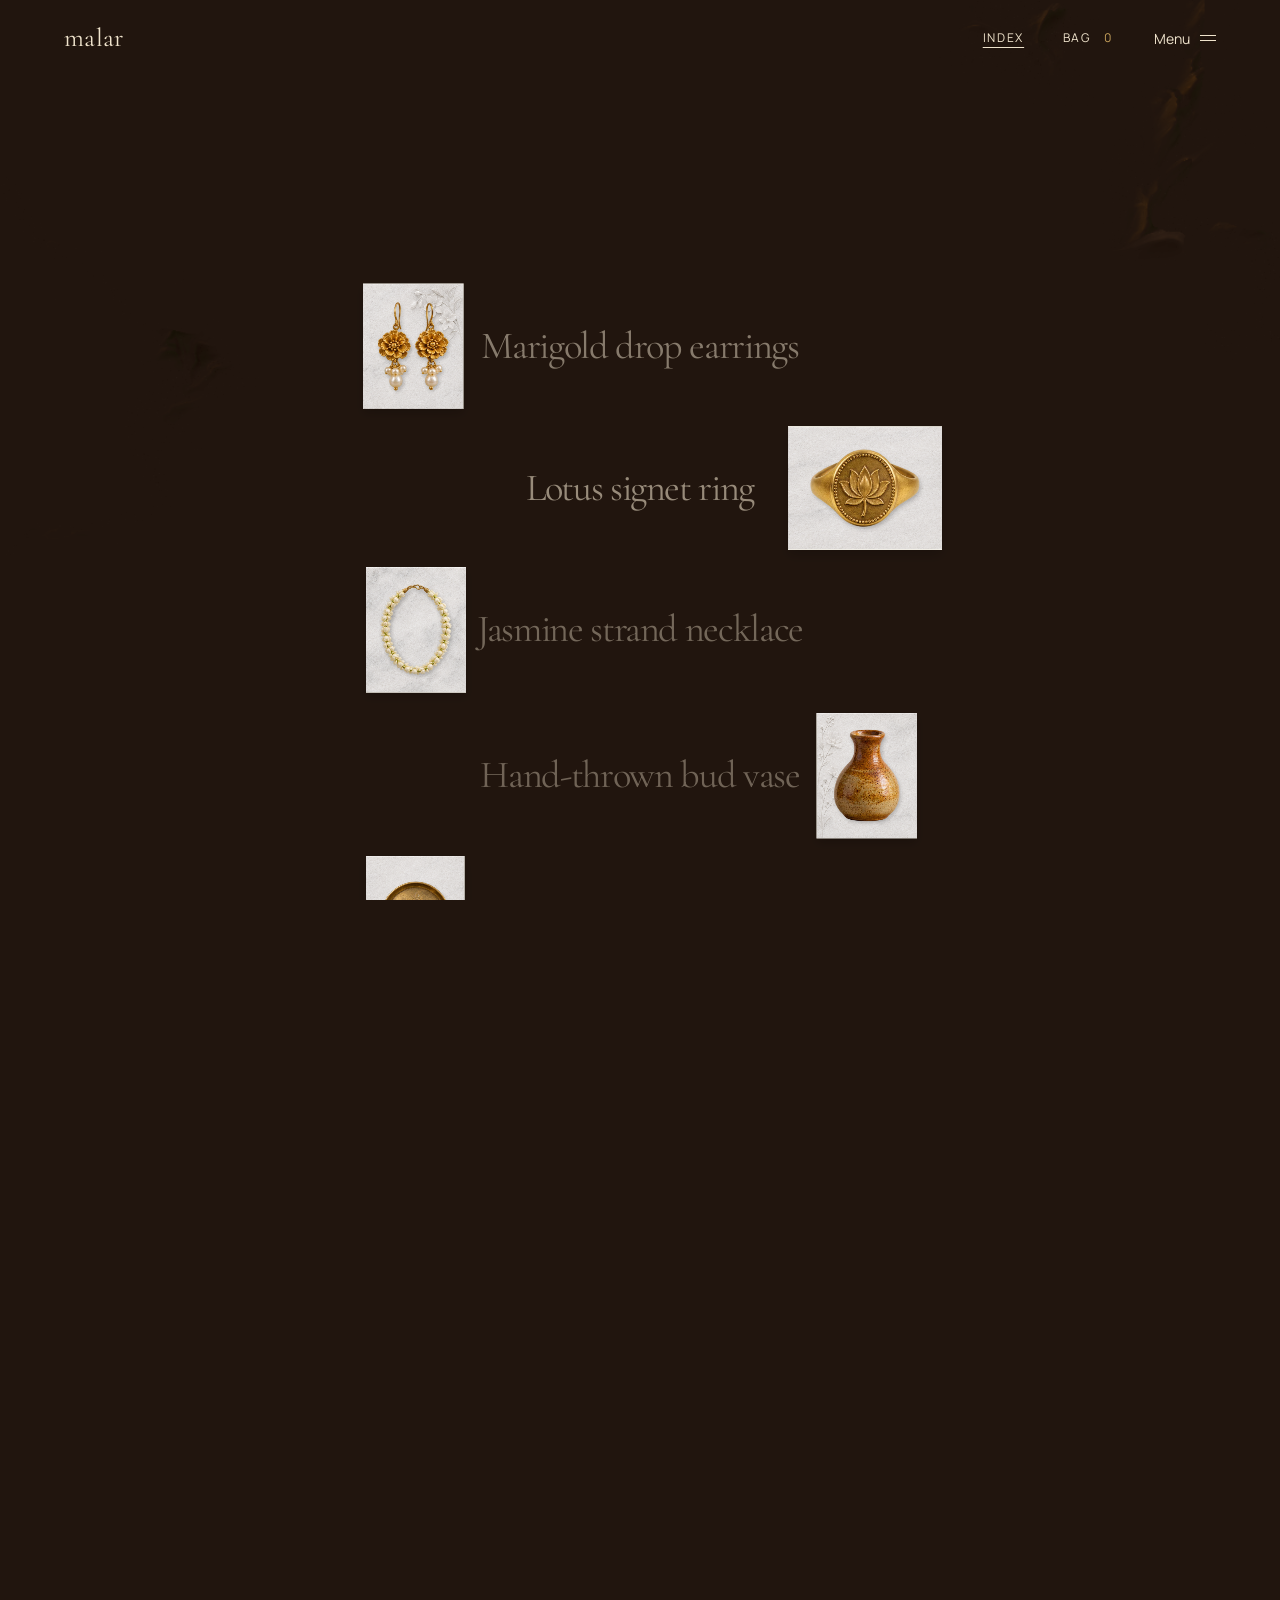
==== commit f9c2b545: "Preserve the selected chapter URL and its reading time across frame rates" ====
--- a/docs/index.html
+++ b/docs/index.html
@@ -43,7 +43,7 @@
 <link rel="stylesheet" href="proto/viewing-room/bag.css?v=4">
 <!-- Original relief and lighting, with a separate background scroll rate. -->
 <script src="garden.js?v=gallery-3" defer></script>
-<script type="module" src="proto/viewing-room/room.js?v=15"></script>
+<script type="module" src="proto/viewing-room/room.js?v=16"></script>
 </head>
 <body class="ambient-landing viewing-room">
 <div id="garden-loader" role="progressbar" aria-label="Loading the garden" aria-valuemin="1" aria-valuemax="100" aria-valuenow="1"><span class="garden-loader-number" aria-hidden="true">1</span></div>
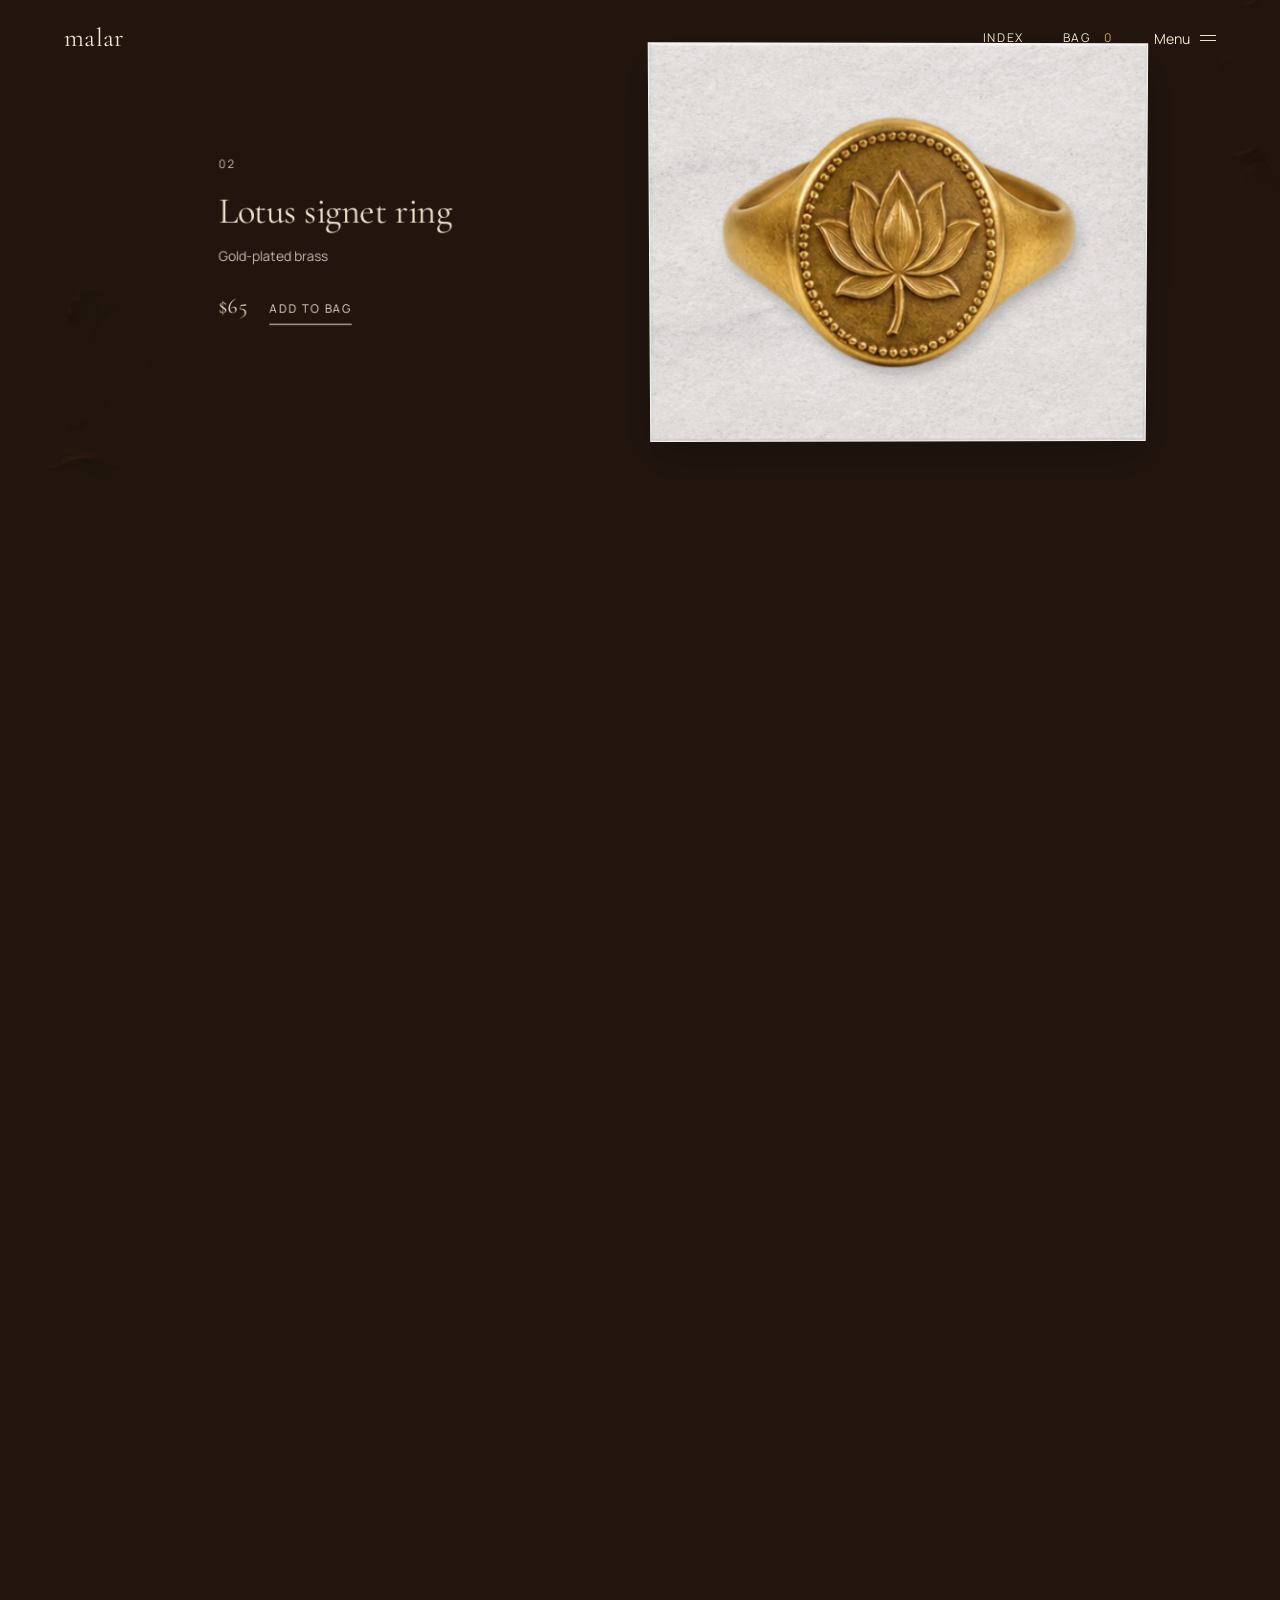
==== commit a45083a6: "Let the scroll index settle and fit all chapters inside the viewport" ====
--- a/docs/index.html
+++ b/docs/index.html
@@ -40,10 +40,10 @@
 <link rel="stylesheet" href="garden.css?v=title-shadow">
 <link rel="stylesheet" href="proto/viewing-room/room.css?v=12">
 <link rel="stylesheet" href="proto/viewing-room/metal.css?v=3">
-<link rel="stylesheet" href="proto/viewing-room/bag.css?v=4">
+<link rel="stylesheet" href="proto/viewing-room/bag.css?v=5">
 <!-- Original relief and lighting, with a separate background scroll rate. -->
 <script src="garden.js?v=gallery-3" defer></script>
-<script type="module" src="proto/viewing-room/room.js?v=16"></script>
+<script type="module" src="proto/viewing-room/room.js?v=17"></script>
 </head>
 <body class="ambient-landing viewing-room">
 <div id="garden-loader" role="progressbar" aria-label="Loading the garden" aria-valuemin="1" aria-valuemax="100" aria-valuenow="1"><span class="garden-loader-number" aria-hidden="true">1</span></div>
--- a/docs/proto/viewing-room/bag.css
+++ b/docs/proto/viewing-room/bag.css
@@ -1,33 +1,21 @@
-/* One continuous planished bronze sheet for the drawer. */
 .viewing-room #bag{
   box-sizing:border-box;position:fixed;inset:0 0 0 auto;margin:0;
   width:min(440px,100vw);height:100dvh;max-width:100vw;max-height:100dvh;
-  padding:32px;border:0;border-left:1px solid rgba(201,163,92,.45);
-  --bronze-plane:#312820;isolation:isolate;
+  padding:32px;border:0;
+  --bronze-plane:#202923;
   background-color:var(--bronze-plane);color:#efe3cc;
-  box-shadow:inset 1px 0 rgba(239,227,204,.12),-14px 0 34px rgba(20,14,10,.24);overflow:hidden;
+  box-shadow:none;overflow:hidden;
   font-family:MalarText;grid-template-rows:auto minmax(0,1fr) auto;gap:0;align-content:stretch;
 }
-#bag::before,#bag::after{content:"";position:absolute;pointer-events:none;z-index:-1}
-#bag::before{
-  inset:0;background:#312820 url('./bronze-sheet.webp') 48% 50%/cover no-repeat;
-  filter:saturate(.77) brightness(.78);
-  box-shadow:inset 1px 0 #e5c3998a,inset 3px 0 #302a2277,inset -1px 0 #251e1b8c
-}
-#bag::after{
-  inset:0;mix-blend-mode:soft-light;
-  background:linear-gradient(115deg,transparent 26%,#f1e2d32b 40%,#fff4dd74 49%,#a6b2b626 56%,transparent 67%) no-repeat;
-  background-size:180% 100%;background-position:calc(50% - var(--reflection-x,0%)) center
-}
 .viewing-room #bag[open]{display:grid;animation:bag-slide-in 400ms cubic-bezier(.22,.61,.36,1)}
-#bag::backdrop{background:rgba(10,6,3,.6);backdrop-filter:none}
+#bag::backdrop{background:rgba(12,16,13,.60);backdrop-filter:none}
 #bag *,#bag *::before,#bag *::after{box-sizing:border-box;min-width:0}
 #bag button{font-family:MalarText;color:#efe3cc;background:transparent;border:0;border-radius:0;box-shadow:none;text-shadow:none;cursor:pointer}
-#bag :focus-visible{outline:1px solid #c9a35c;outline-offset:3px}
+#bag :focus-visible{outline:1px solid #9baea1;outline-offset:3px}
 #bag .bag-head{display:flex;align-items:center;justify-content:space-between;gap:16px;margin:0;padding:0 0 24px}
 #bag .bag-head h2{margin:0;font:400 40px/1 MalarEditorial;letter-spacing:0}
 #bag #bag-close{flex:none;padding:10px 0 10px 10px;font:400 12px/1.5 MalarText;letter-spacing:.16em;text-transform:uppercase}
-#bag #bag-lines{min-height:0;overflow-y:auto;overflow-x:hidden;overscroll-behavior:contain;scrollbar-width:thin;scrollbar-color:#c9a35c var(--bronze-plane);margin:0;padding:0;list-style:none}
+#bag #bag-lines{min-height:0;overflow-y:auto;overflow-x:hidden;overscroll-behavior:contain;scrollbar-width:thin;scrollbar-color:#9baea1 var(--bronze-plane);margin:0;padding:0;list-style:none}
 #bag #bag-lines li{display:grid;grid-template-columns:56px minmax(0,1fr) auto;grid-template-rows:auto auto;align-items:center;gap:6px 12px;padding:20px 0;border:0;border-top:1px solid rgba(239,227,204,.12);box-shadow:none}
 #bag #bag-lines .bag-thumbnail{grid-column:1;grid-row:1/3;display:block;width:56px;height:64px;object-fit:contain;border:0;border-radius:0;filter:none;background:none;box-shadow:none}
 #bag #bag-lines .bag-gift-image{height:56px;object-fit:contain}
@@ -35,20 +23,20 @@
 #bag #bag-lines .line{grid-column:3;grid-row:1;justify-self:end;font:400 20px/1.2 MalarEditorial;font-variant-numeric:tabular-nums;color:#efe3cc}
 #bag #bag-lines .qty{grid-column:2;grid-row:2;display:flex;align-items:center;gap:4px;font:400 12px/1 MalarText;font-variant-numeric:tabular-nums;color:#efe3cc}
 #bag #bag-lines .qty button{width:32px;height:32px;padding:0;flex:none;border:0;border-radius:0;background:transparent;box-shadow:none;font-size:18px;line-height:1}
-#bag #bag-lines .qty button:hover{color:#c9a35c}
-#bag #bag-lines .remove{grid-column:3;grid-row:2;justify-self:end;padding:8px 0;font:400 11px/1.5 MalarText;letter-spacing:0;text-transform:uppercase;color:#b9a88c;text-decoration:none}
+#bag #bag-lines .qty button:hover{color:#9baea1}
+#bag #bag-lines .remove{grid-column:3;grid-row:2;justify-self:end;padding:8px 0;font:400 11px/1.5 MalarText;letter-spacing:0;text-transform:uppercase;color:#b3b9af;text-decoration:none}
 #bag #bag-lines .remove:hover,#bag .bag-continue:hover{text-decoration:underline;text-underline-offset:4px}
-#bag #bag-lines .empty{display:block;border:0;padding:20px 0;color:#b9a88c;font:400 22px/1.4 MalarEditorial}
+#bag #bag-lines .empty{display:block;border:0;padding:20px 0;color:#b3b9af;font:400 22px/1.4 MalarEditorial}
 #bag .empty p{margin:0 0 12px}
 #bag .bag-continue{padding:8px 0;font:400 12px/1.5 MalarText;text-decoration:underline;text-underline-offset:4px}
-#bag .bag-footer{min-width:0;margin:0;padding-top:22px;border-top:1px solid rgba(201,163,92,.45)}
+#bag .bag-footer{min-width:0;margin:0;padding-top:22px;border-top:1px solid rgba(185,205,191,.25)}
 #bag .bag-total{display:flex;justify-content:space-between;align-items:center;gap:12px;margin:0 0 20px;padding:0;border:0;background:none;box-shadow:none}
-#bag .bag-total span:first-child{font:400 12px/1.5 MalarText;letter-spacing:.16em;text-transform:uppercase;color:#b9a88c}
+#bag .bag-total span:first-child{font:400 12px/1.5 MalarText;letter-spacing:.16em;text-transform:uppercase;color:#b3b9af}
 #bag .bag-total #bag-total{font:400 34px/1 MalarEditorial;font-variant-numeric:tabular-nums;color:#efe3cc}
-#bag #bag-checkout{width:100%;height:56px;padding:0 12px;border:1px solid #c9a35c;background:transparent;color:#efe3cc;font:400 12px/1.5 MalarText;letter-spacing:.2em;text-transform:uppercase;filter:none;transition:background-color 200ms,color 200ms}
-#bag #bag-checkout:hover:not(:disabled){background:#c9a35c;color:#140e0a}
+#bag #bag-checkout{width:100%;height:56px;padding:0 12px;border:1px solid #9baea1;background:transparent;color:#efe3cc;font:400 12px/1.5 MalarText;letter-spacing:.2em;text-transform:uppercase;filter:none;transition:background-color 200ms,color 200ms}
+#bag #bag-checkout:hover:not(:disabled){background:#9baea1;color:#202923}
 #bag #bag-checkout:disabled{cursor:not-allowed;opacity:.5}
-#bag .bag-disclaimer,#bag #bag-note{margin:12px 0 0;min-height:0;font:400 12px/1.5 MalarText;color:#b9a88c}
+#bag .bag-disclaimer,#bag #bag-note{margin:12px 0 0;min-height:0;font:400 12px/1.5 MalarText;color:#b3b9af}
 #bag #bag-note:empty{display:none}
 @keyframes bag-slide-in{from{transform:translateX(100%)}to{transform:translateX(0)}}
 @media(prefers-reduced-motion:reduce){.viewing-room #bag[open]{animation:none}#bag #bag-checkout{transition:none}}
@@ -57,10 +45,10 @@
 #bag .drawer-nav{align-self:start;overflow:auto;max-height:100%;overscroll-behavior:contain}
 #bag .drawer-nav a,#bag .drawer-nav button{
   display:flex;align-items:baseline;justify-content:space-between;width:100%;
-  padding:clamp(10px,2.3dvh,23px) 0;border-top:1px solid rgba(239,227,204,.12);
+  padding:clamp(10px,2.3dvh,23px) 0;border:0;
   font:400 clamp(26px,4dvh,38px)/1.1 MalarEditorial;letter-spacing:-.02em;text-align:left
 }
 #bag .drawer-nav :is(a,button):hover{color:#efe3cc;text-decoration:underline;text-decoration-thickness:1px;text-underline-offset:5px}
-#bag .nav-bag-count{font:12px MalarText;color:#b9a88c}
+#bag .nav-bag-count{font:12px MalarText;color:#b3b9af}
 
 #bag :is(#bag-lines,.drawer-nav) :focus-visible{outline-offset:-1px}
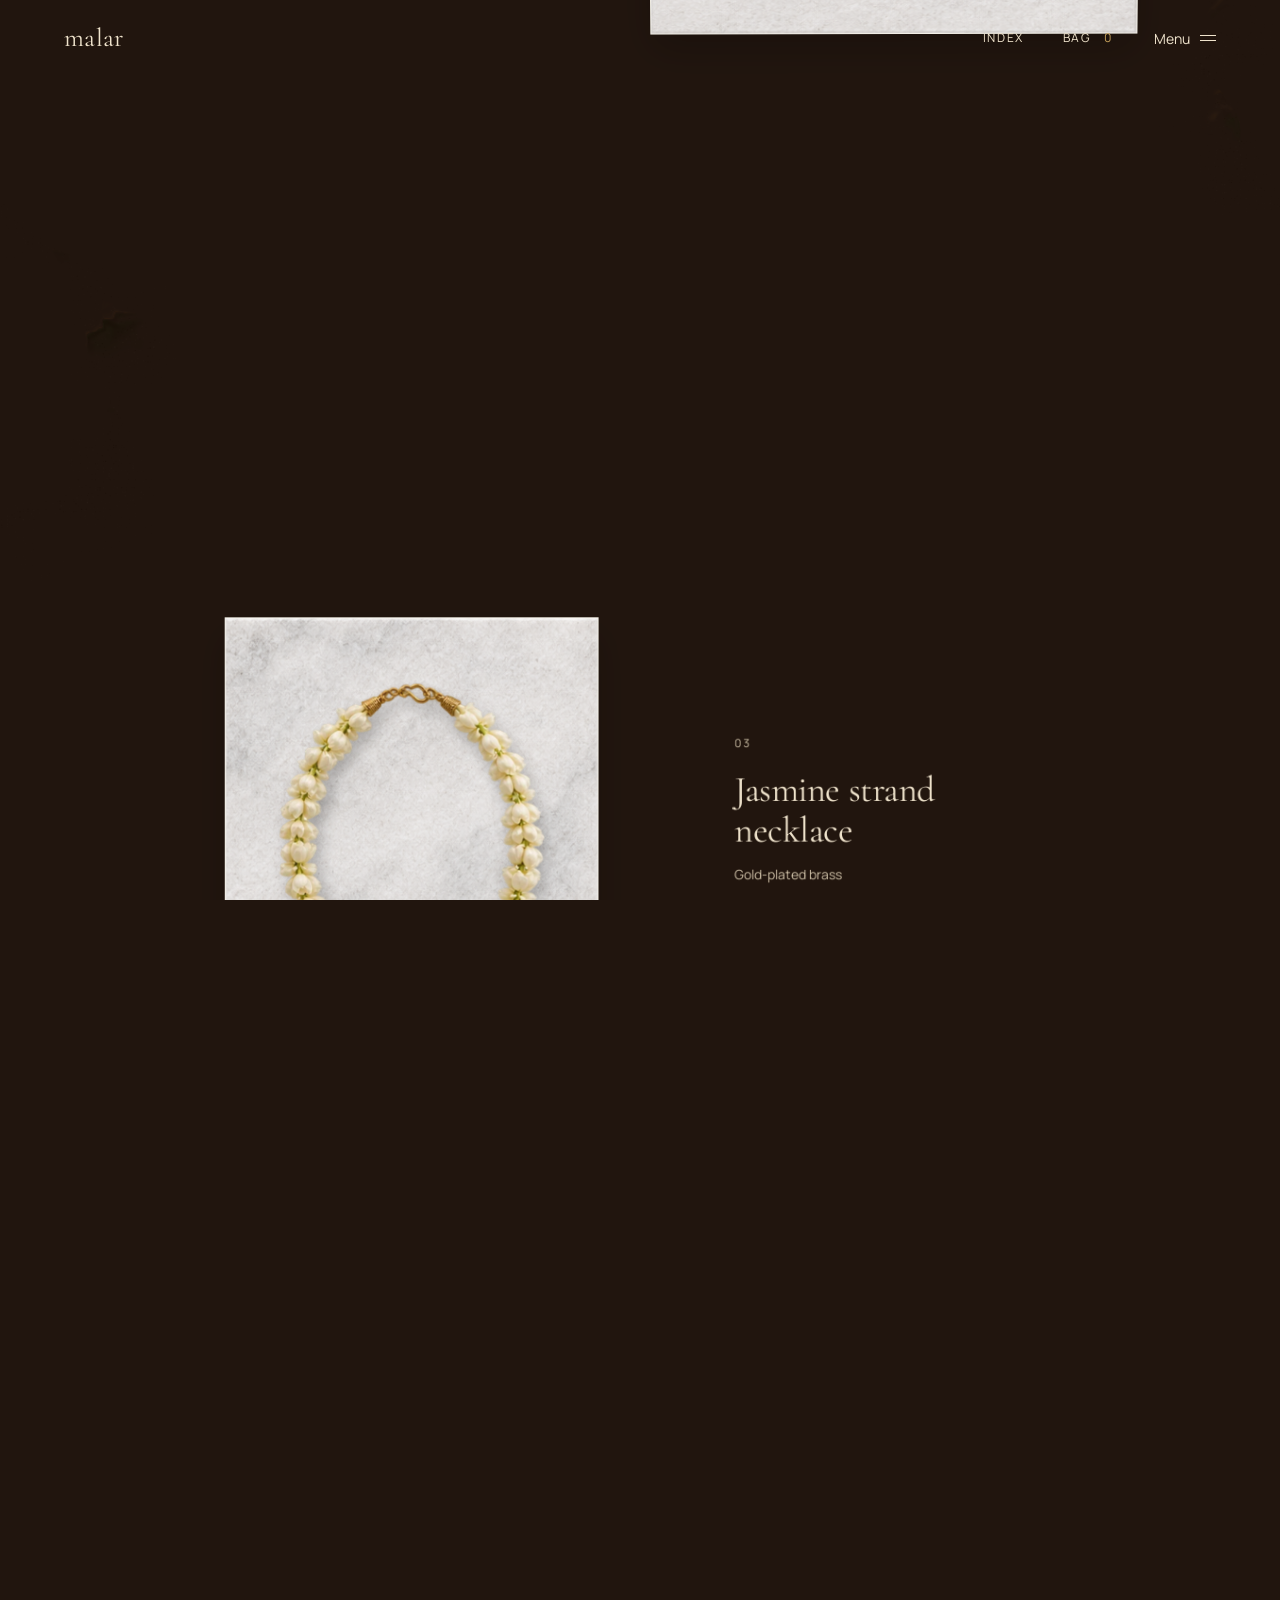
==== commit e3174af7: "Hold the index while choosing and separate compact bag from text navigation" ====
--- a/docs/index.html
+++ b/docs/index.html
@@ -38,12 +38,12 @@
   });
 </script>
 <link rel="stylesheet" href="garden.css?v=title-shadow">
-<link rel="stylesheet" href="proto/viewing-room/room.css?v=12">
+<link rel="stylesheet" href="proto/viewing-room/room.css?v=13">
 <link rel="stylesheet" href="proto/viewing-room/metal.css?v=3">
-<link rel="stylesheet" href="proto/viewing-room/bag.css?v=5">
+<link rel="stylesheet" href="proto/viewing-room/bag.css?v=6">
 <!-- Original relief and lighting, with a separate background scroll rate. -->
 <script src="garden.js?v=gallery-3" defer></script>
-<script type="module" src="proto/viewing-room/room.js?v=17"></script>
+<script type="module" src="proto/viewing-room/room.js?v=18"></script>
 </head>
 <body class="ambient-landing viewing-room">
 <div id="garden-loader" role="progressbar" aria-label="Loading the garden" aria-valuemin="1" aria-valuemax="100" aria-valuenow="1"><span class="garden-loader-number" aria-hidden="true">1</span></div>
@@ -52,7 +52,16 @@
   <a class="mark" href="./" aria-label="Malar home">malar</a>
   <button id="collection-toggle" type="button" aria-controls="collection-index" aria-expanded="false" aria-label="Open collection index" hidden>Index</button>
   <button id="bag-open" class="bag-button" aria-haspopup="dialog" aria-expanded="false" aria-controls="bag">Bag <span id="bag-count">0</span></button>
-  <button id="menu" aria-controls="bag" aria-expanded="false" aria-haspopup="dialog">Menu <i aria-hidden="true"></i></button>
+  <div class="menu-disclosure">
+    <button id="menu" type="button" aria-controls="site-links" aria-expanded="false">Menu <i aria-hidden="true"></i></button>
+    <nav id="site-links" aria-label="Main" hidden>
+      <a data-scroll="garden" href="#garden">The Garden</a>
+      <a data-scroll="collection" href="#collection">Jewelry</a>
+      <a data-scroll="crafts" href="#crafts">Objects</a>
+      <a data-scroll="studio" href="#studio">Story</a>
+      <a data-scroll="gift" href="#gift">Gift cards</a>
+    </nav>
+  </div>
 </header>
 <button id="sound" hidden aria-pressed="false">Sound off</button>
 
@@ -73,14 +82,6 @@
     <h2 id="bag-title">Bag</h2>
     <button type="button" id="bag-close" autofocus>Close</button>
   </header>
-  <nav class="drawer-nav" aria-label="Main" hidden>
-    <a data-scroll="garden" href="#garden">The Garden</a>
-    <a data-scroll="collection" href="#collection">Jewelry</a>
-    <a data-scroll="crafts" href="#crafts">Objects</a>
-    <a data-scroll="studio" href="#studio">Story</a>
-    <a data-scroll="gift" href="#gift">Gift cards</a>
-    <button type="button" data-open-bag>Bag <span class="nav-bag-count"></span></button>
-  </nav>
   <ul id="bag-lines" aria-label="Items in your bag"></ul>
   <footer class="bag-footer">
     <p class="bag-total"><span>Total</span><span id="bag-total" aria-live="polite">$0</span></p>
--- a/docs/proto/viewing-room/room.css
+++ b/docs/proto/viewing-room/room.css
@@ -167,6 +167,8 @@
   color:var(--ink);text-decoration:none;text-align:center;letter-spacing:-.035em;
   font:400 clamp(25px,3vw,52px)/1.1 var(--serif)
 }
+.with-camera .chapter-index a{width:66%;margin-inline:auto;padding-inline:0}
+.with-camera .chapter-index a span{max-width:52%}
 .chapter-index:not([inert]) a{pointer-events:auto}
 .chapter-index a span{max-width:44%;opacity:var(--emphasis,1);transition:opacity 140ms}
 .chapter-index a:is(:hover,:focus-visible) span{opacity:1;text-decoration:underline;text-decoration-thickness:1px;text-underline-offset:.15em}
--- a/docs/proto/viewing-room/bag.css
+++ b/docs/proto/viewing-room/bag.css
@@ -1,22 +1,22 @@
 .viewing-room #bag{
-  box-sizing:border-box;position:fixed;inset:0 0 0 auto;margin:0;
-  width:min(440px,100vw);height:100dvh;max-width:100vw;max-height:100dvh;
-  padding:32px;border:0;
+  box-sizing:border-box;position:fixed;inset:clamp(58px,9dvh,76px) var(--pad) auto auto;margin:0;
+  width:min(344px,calc(100vw - 32px));height:auto;max-width:none;max-height:calc(100dvh - clamp(58px,9dvh,76px) - 16px);
+  padding:20px;border:0;
   --bronze-plane:#202923;
   background-color:var(--bronze-plane);color:#efe3cc;
   box-shadow:none;overflow:hidden;
   font-family:MalarText;grid-template-rows:auto minmax(0,1fr) auto;gap:0;align-content:stretch;
 }
-.viewing-room #bag[open]{display:grid;animation:bag-slide-in 400ms cubic-bezier(.22,.61,.36,1)}
-#bag::backdrop{background:rgba(12,16,13,.60);backdrop-filter:none}
+.viewing-room #bag[open]{display:grid;animation:bag-slide-in 220ms cubic-bezier(.22,.61,.36,1)}
+#bag::backdrop{background:rgba(12,16,13,.24);backdrop-filter:none}
 #bag *,#bag *::before,#bag *::after{box-sizing:border-box;min-width:0}
 #bag button{font-family:MalarText;color:#efe3cc;background:transparent;border:0;border-radius:0;box-shadow:none;text-shadow:none;cursor:pointer}
 #bag :focus-visible{outline:1px solid #9baea1;outline-offset:3px}
-#bag .bag-head{display:flex;align-items:center;justify-content:space-between;gap:16px;margin:0;padding:0 0 24px}
+#bag .bag-head{display:flex;align-items:center;justify-content:space-between;gap:16px;margin:0;padding:0 0 12px}
 #bag .bag-head h2{margin:0;font:400 40px/1 MalarEditorial;letter-spacing:0}
 #bag #bag-close{flex:none;padding:10px 0 10px 10px;font:400 12px/1.5 MalarText;letter-spacing:.16em;text-transform:uppercase}
 #bag #bag-lines{min-height:0;overflow-y:auto;overflow-x:hidden;overscroll-behavior:contain;scrollbar-width:thin;scrollbar-color:#9baea1 var(--bronze-plane);margin:0;padding:0;list-style:none}
-#bag #bag-lines li{display:grid;grid-template-columns:56px minmax(0,1fr) auto;grid-template-rows:auto auto;align-items:center;gap:6px 12px;padding:20px 0;border:0;border-top:1px solid rgba(239,227,204,.12);box-shadow:none}
+#bag #bag-lines li{display:grid;grid-template-columns:56px minmax(0,1fr) auto;grid-template-rows:auto auto;align-items:center;gap:6px 12px;padding:14px 0;border:0;border-top:1px solid rgba(239,227,204,.12);box-shadow:none}
 #bag #bag-lines .bag-thumbnail{grid-column:1;grid-row:1/3;display:block;width:56px;height:64px;object-fit:contain;border:0;border-radius:0;filter:none;background:none;box-shadow:none}
 #bag #bag-lines .bag-gift-image{height:56px;object-fit:contain}
 #bag #bag-lines .name{grid-column:2;grid-row:1;font:400 22px/1.12 MalarEditorial;overflow-wrap:anywhere;color:#efe3cc}
@@ -26,11 +26,11 @@
 #bag #bag-lines .qty button:hover{color:#9baea1}
 #bag #bag-lines .remove{grid-column:3;grid-row:2;justify-self:end;padding:8px 0;font:400 11px/1.5 MalarText;letter-spacing:0;text-transform:uppercase;color:#b3b9af;text-decoration:none}
 #bag #bag-lines .remove:hover,#bag .bag-continue:hover{text-decoration:underline;text-underline-offset:4px}
-#bag #bag-lines .empty{display:block;border:0;padding:20px 0;color:#b3b9af;font:400 22px/1.4 MalarEditorial}
+#bag #bag-lines .empty{display:block;border:0;padding:14px 0;color:#b3b9af;font:400 22px/1.4 MalarEditorial}
 #bag .empty p{margin:0 0 12px}
 #bag .bag-continue{padding:8px 0;font:400 12px/1.5 MalarText;text-decoration:underline;text-underline-offset:4px}
-#bag .bag-footer{min-width:0;margin:0;padding-top:22px;border-top:1px solid rgba(185,205,191,.25)}
-#bag .bag-total{display:flex;justify-content:space-between;align-items:center;gap:12px;margin:0 0 20px;padding:0;border:0;background:none;box-shadow:none}
+#bag .bag-footer{min-width:0;margin:0;padding-top:14px;border-top:1px solid rgba(185,205,191,.25)}
+#bag .bag-total{display:flex;justify-content:space-between;align-items:center;gap:12px;margin:0 0 12px;padding:0;border:0;background:none;box-shadow:none}
 #bag .bag-total span:first-child{font:400 12px/1.5 MalarText;letter-spacing:.16em;text-transform:uppercase;color:#b3b9af}
 #bag .bag-total #bag-total{font:400 34px/1 MalarEditorial;font-variant-numeric:tabular-nums;color:#efe3cc}
 #bag #bag-checkout{width:100%;height:56px;padding:0 12px;border:1px solid #9baea1;background:transparent;color:#efe3cc;font:400 12px/1.5 MalarText;letter-spacing:.2em;text-transform:uppercase;filter:none;transition:background-color 200ms,color 200ms}
@@ -38,17 +38,24 @@
 #bag #bag-checkout:disabled{cursor:not-allowed;opacity:.5}
 #bag .bag-disclaimer,#bag #bag-note{margin:12px 0 0;min-height:0;font:400 12px/1.5 MalarText;color:#b3b9af}
 #bag #bag-note:empty{display:none}
-@keyframes bag-slide-in{from{transform:translateX(100%)}to{transform:translateX(0)}}
+@keyframes bag-slide-in{from{opacity:0;transform:translateY(-6px)}to{opacity:1;transform:translateY(0)}}
 @media(prefers-reduced-motion:reduce){.viewing-room #bag[open]{animation:none}#bag #bag-checkout{transition:none}}
 
 #bag p{max-width:none}
-#bag .drawer-nav{align-self:start;overflow:auto;max-height:100%;overscroll-behavior:contain}
-#bag .drawer-nav a,#bag .drawer-nav button{
-  display:flex;align-items:baseline;justify-content:space-between;width:100%;
-  padding:clamp(10px,2.3dvh,23px) 0;border:0;
-  font:400 clamp(26px,4dvh,38px)/1.1 MalarEditorial;letter-spacing:-.02em;text-align:left
+#bag #bag-lines :focus-visible{outline-offset:-1px}
+@media(max-width:760px){.viewing-room #bag{right:16px}}
+
+.menu-disclosure{position:relative}
+.viewing-room .bar:has(#site-links:not([hidden])){mix-blend-mode:difference}
+#site-links{
+  position:absolute;top:100%;right:0;display:grid;justify-items:end;width:max-content;
+  max-height:calc(100dvh - 72px);overflow-y:auto;overscroll-behavior:contain;
 }
-#bag .drawer-nav :is(a,button):hover{color:#efe3cc;text-decoration:underline;text-decoration-thickness:1px;text-underline-offset:5px}
-#bag .nav-bag-count{font:12px MalarText;color:#b3b9af}
-
-#bag :is(#bag-lines,.drawer-nav) :focus-visible{outline-offset:-1px}
+#site-links a{
+  display:block;width:max-content;padding:4px 1px;color:#fff5e1;
+  font:400 22px/1.2 var(--serif);letter-spacing:-.02em;text-align:right;
+}
+#site-links a:is(:hover,:focus-visible){text-decoration:underline;text-decoration-thickness:1px;text-underline-offset:4px}
+#site-links a:focus-visible{outline-offset:-1px}
+@media(pointer:coarse){#site-links a{display:grid;align-items:center;min-height:44px}}
+@media(prefers-reduced-motion:no-preference){#site-links:not([hidden]){animation:bag-slide-in 160ms ease-out}}
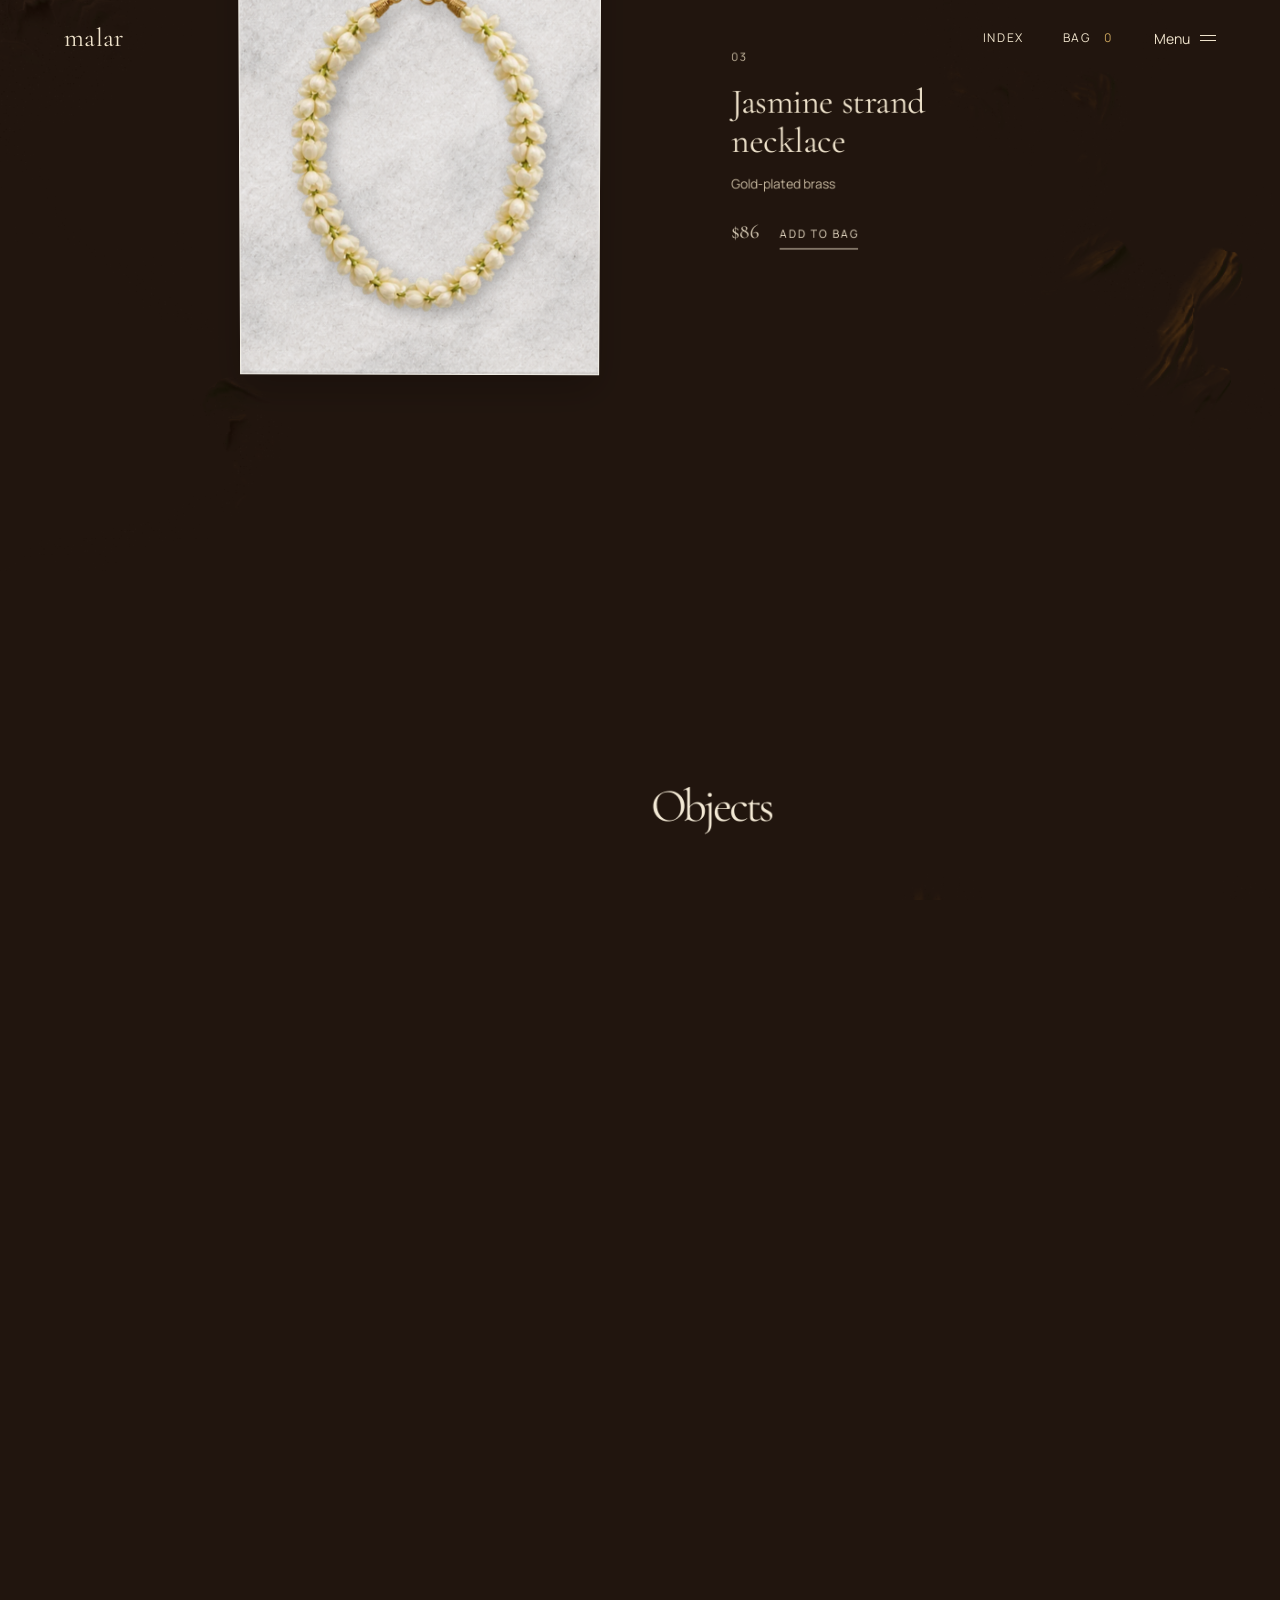
==== commit 10215640: "Give bag products visual priority and simplify checkout" ====
--- a/docs/index.html
+++ b/docs/index.html
@@ -40,10 +40,10 @@
 <link rel="stylesheet" href="garden.css?v=title-shadow">
 <link rel="stylesheet" href="proto/viewing-room/room.css?v=13">
 <link rel="stylesheet" href="proto/viewing-room/metal.css?v=3">
-<link rel="stylesheet" href="proto/viewing-room/bag.css?v=6">
+<link rel="stylesheet" href="proto/viewing-room/bag.css?v=7">
 <!-- Original relief and lighting, with a separate background scroll rate. -->
 <script src="garden.js?v=gallery-3" defer></script>
-<script type="module" src="proto/viewing-room/room.js?v=18"></script>
+<script type="module" src="proto/viewing-room/room.js?v=19"></script>
 </head>
 <body class="ambient-landing viewing-room">
 <div id="garden-loader" role="progressbar" aria-label="Loading the garden" aria-valuemin="1" aria-valuemax="100" aria-valuenow="1"><span class="garden-loader-number" aria-hidden="true">1</span></div>
@@ -79,13 +79,13 @@
 
 <dialog id="bag" aria-labelledby="bag-title">
   <header class="bag-head">
-    <h2 id="bag-title">Bag</h2>
-    <button type="button" id="bag-close" autofocus>Close</button>
+    <h2 id="bag-title" tabindex="-1" autofocus>Bag</h2>
+    <button type="button" id="bag-close">Close</button>
   </header>
   <ul id="bag-lines" aria-label="Items in your bag"></ul>
   <footer class="bag-footer">
     <p class="bag-total"><span>Total</span><span id="bag-total" aria-live="polite">$0</span></p>
-    <button type="button" id="bag-checkout">Checkout</button>
+    <button type="button" id="bag-checkout"><span>Checkout</span><span class="checkout-arrow" aria-hidden="true">↗</span></button>
     <p class="bag-disclaimer">Demo checkout. Nothing is charged.</p>
     <p id="bag-note" class="bag-note" role="status"></p>
   </footer>
--- a/docs/proto/viewing-room/bag.css
+++ b/docs/proto/viewing-room/bag.css
@@ -1,49 +1,62 @@
 .viewing-room #bag{
-  box-sizing:border-box;position:fixed;inset:clamp(58px,9dvh,76px) var(--pad) auto auto;margin:0;
-  width:min(344px,calc(100vw - 32px));height:auto;max-width:none;max-height:calc(100dvh - clamp(58px,9dvh,76px) - 16px);
-  padding:20px;border:0;
-  --bronze-plane:#202923;
-  background-color:var(--bronze-plane);color:#efe3cc;
-  box-shadow:none;overflow:hidden;
-  font-family:MalarText;grid-template-rows:auto minmax(0,1fr) auto;gap:0;align-content:stretch;
+  --bag-ground:#191814;
+  --bag-ink:#efe3cc;
+  --bag-muted:#beb1a0;
+  --bag-rule:rgba(239,227,204,.18);
+  box-sizing:border-box;position:fixed;inset:clamp(58px,9dvh,76px) var(--pad) auto auto;
+  width:min(344px,calc(100vw - 32px));height:auto;max-width:none;
+  max-height:calc(100dvh - clamp(58px,9dvh,76px) - 16px);margin:0;padding:20px 24px 19px;
+  grid-template-rows:auto minmax(0,1fr) auto;align-content:start;gap:0;
+  border:0;background:var(--bag-ground);color:var(--bag-ink);overflow:hidden;font-family:var(--sans)
 }
-.viewing-room #bag[open]{display:grid;animation:bag-slide-in 220ms cubic-bezier(.22,.61,.36,1)}
-#bag::backdrop{background:rgba(12,16,13,.24);backdrop-filter:none}
-#bag *,#bag *::before,#bag *::after{box-sizing:border-box;min-width:0}
-#bag button{font-family:MalarText;color:#efe3cc;background:transparent;border:0;border-radius:0;box-shadow:none;text-shadow:none;cursor:pointer}
-#bag :focus-visible{outline:1px solid #9baea1;outline-offset:3px}
-#bag .bag-head{display:flex;align-items:center;justify-content:space-between;gap:16px;margin:0;padding:0 0 12px}
-#bag .bag-head h2{margin:0;font:400 40px/1 MalarEditorial;letter-spacing:0}
-#bag #bag-close{flex:none;padding:10px 0 10px 10px;font:400 12px/1.5 MalarText;letter-spacing:.16em;text-transform:uppercase}
-#bag #bag-lines{min-height:0;overflow-y:auto;overflow-x:hidden;overscroll-behavior:contain;scrollbar-width:thin;scrollbar-color:#9baea1 var(--bronze-plane);margin:0;padding:0;list-style:none}
-#bag #bag-lines li{display:grid;grid-template-columns:56px minmax(0,1fr) auto;grid-template-rows:auto auto;align-items:center;gap:6px 12px;padding:14px 0;border:0;border-top:1px solid rgba(239,227,204,.12);box-shadow:none}
-#bag #bag-lines .bag-thumbnail{grid-column:1;grid-row:1/3;display:block;width:56px;height:64px;object-fit:contain;border:0;border-radius:0;filter:none;background:none;box-shadow:none}
-#bag #bag-lines .bag-gift-image{height:56px;object-fit:contain}
-#bag #bag-lines .name{grid-column:2;grid-row:1;font:400 22px/1.12 MalarEditorial;overflow-wrap:anywhere;color:#efe3cc}
-#bag #bag-lines .line{grid-column:3;grid-row:1;justify-self:end;font:400 20px/1.2 MalarEditorial;font-variant-numeric:tabular-nums;color:#efe3cc}
-#bag #bag-lines .qty{grid-column:2;grid-row:2;display:flex;align-items:center;gap:4px;font:400 12px/1 MalarText;font-variant-numeric:tabular-nums;color:#efe3cc}
-#bag #bag-lines .qty button{width:32px;height:32px;padding:0;flex:none;border:0;border-radius:0;background:transparent;box-shadow:none;font-size:18px;line-height:1}
-#bag #bag-lines .qty button:hover{color:#9baea1}
-#bag #bag-lines .remove{grid-column:3;grid-row:2;justify-self:end;padding:8px 0;font:400 11px/1.5 MalarText;letter-spacing:0;text-transform:uppercase;color:#b3b9af;text-decoration:none}
-#bag #bag-lines .remove:hover,#bag .bag-continue:hover{text-decoration:underline;text-underline-offset:4px}
-#bag #bag-lines .empty{display:block;border:0;padding:14px 0;color:#b3b9af;font:400 22px/1.4 MalarEditorial}
-#bag .empty p{margin:0 0 12px}
-#bag .bag-continue{padding:8px 0;font:400 12px/1.5 MalarText;text-decoration:underline;text-underline-offset:4px}
-#bag .bag-footer{min-width:0;margin:0;padding-top:14px;border-top:1px solid rgba(185,205,191,.25)}
-#bag .bag-total{display:flex;justify-content:space-between;align-items:center;gap:12px;margin:0 0 12px;padding:0;border:0;background:none;box-shadow:none}
-#bag .bag-total span:first-child{font:400 12px/1.5 MalarText;letter-spacing:.16em;text-transform:uppercase;color:#b3b9af}
-#bag .bag-total #bag-total{font:400 34px/1 MalarEditorial;font-variant-numeric:tabular-nums;color:#efe3cc}
-#bag #bag-checkout{width:100%;height:56px;padding:0 12px;border:1px solid #9baea1;background:transparent;color:#efe3cc;font:400 12px/1.5 MalarText;letter-spacing:.2em;text-transform:uppercase;filter:none;transition:background-color 200ms,color 200ms}
-#bag #bag-checkout:hover:not(:disabled){background:#9baea1;color:#202923}
-#bag #bag-checkout:disabled{cursor:not-allowed;opacity:.5}
-#bag .bag-disclaimer,#bag #bag-note{margin:12px 0 0;min-height:0;font:400 12px/1.5 MalarText;color:#b3b9af}
-#bag #bag-note:empty{display:none}
+.viewing-room #bag[open]{display:grid;animation:bag-slide-in 200ms ease-out}
+#bag::backdrop{background:rgba(17,13,9,.25)}
+#bag *{box-sizing:border-box;min-width:0}
+#bag p{margin:0;max-width:none}
+#bag button{padding:0;border:0;background:transparent;color:inherit;font:inherit;cursor:pointer}
+#bag button:focus-visible{outline:1px solid #c9a35c;outline-offset:2px}
+#bag .bag-head{display:flex;align-items:center;justify-content:space-between;gap:12px;padding-bottom:12px}
+#bag #bag-title{margin:0;font:400 24px/1 var(--serif);letter-spacing:-.025em;outline:0}
+#bag #bag-close,#bag .remove,#bag .bag-continue{font:400 12px/1.3 var(--sans);color:var(--bag-muted)}
+#bag #bag-close{min-height:32px;padding-left:8px}
+#bag :is(#bag-close,.remove,.bag-continue):hover{text-decoration:underline;text-underline-offset:3px}
+#bag #bag-lines{list-style:none;margin:0;padding:0;min-height:0;overflow:auto;overscroll-behavior:contain;scrollbar-width:thin}
+#bag #bag-lines li{
+  display:grid;grid-template-columns:84px minmax(0,1fr) auto;align-items:start;
+  column-gap:12px;row-gap:5px;padding:12px 0 19px
+}
+#bag #bag-lines li+li{padding-top:18px;border-top:1px solid var(--bag-rule)}
+#bag .bag-art{grid-column:1;grid-row:1/3;position:relative;display:block;align-self:start;width:100%;aspect-ratio:1;background:#dcd6c9}
+#bag .bag-art img{display:block;width:100%;height:100%;object-fit:contain}
+#bag .bag-art-gift{aspect-ratio:3/2;margin-top:3px}
+#bag .bag-art-gift img{object-fit:cover}
+#bag .card-mark{position:absolute;inset:0;display:grid;place-items:center;font:400 18px/1 var(--serif);color:#513818}
+#bag .bag-product{grid-area:1/2;display:grid;gap:4px}
+#bag .name{font:400 29px/.98 var(--serif);letter-spacing:-.032em;overflow-wrap:anywhere}
+#bag .unit-price,#bag .line,#bag .qty{font:400 12px/1.4 var(--sans);font-variant-numeric:tabular-nums}
+#bag .unit-price{color:var(--bag-muted)}
+#bag #bag-lines li:only-child .bag-product{grid-column:2/4}
+#bag #bag-lines li:only-child .line{display:none}
+#bag .line{grid-area:1/3;align-self:start;margin-top:5px;justify-self:end}
+#bag .qty{grid-area:2/2;display:flex;align-items:center;gap:2px;margin-left:-7px}
+#bag .qty button{width:32px;height:32px;font-size:17px}
+#bag #bag-lines .remove{grid-area:2/3;align-self:center;justify-self:end;min-height:32px;padding:3px 0;color:var(--bag-muted)}
+#bag #bag-lines button:focus-visible{outline-offset:-1px}
+#bag #bag-lines .empty{display:block;padding:18px 0 12px;font:400 28px/1.15 var(--serif)}
+#bag .bag-continue{padding:12px 0 4px;text-decoration:underline;text-underline-offset:3px}
+#bag .bag-footer{border-top:1px solid var(--bag-rule);padding-top:14px}
+#bag .bag-total,#bag #bag-checkout{display:flex;align-items:baseline;justify-content:space-between;gap:12px}
+#bag .bag-total{font:400 13px/1.4 var(--sans);color:var(--bag-muted)}
+#bag #bag-total{font:400 23px/1 var(--serif);color:var(--bag-ink);font-variant-numeric:tabular-nums}
+#bag #bag-checkout{width:100%;min-height:44px;align-items:center;margin-top:8px;font:400 23px/1.2 var(--serif);letter-spacing:-.02em}
+#bag #bag-checkout:hover span:first-child{text-decoration:underline;text-underline-offset:4px;text-decoration-thickness:1px}
+#bag .checkout-arrow{font:400 19px/1 var(--sans)}
+#bag .bag-disclaimer,#bag #bag-note{font:400 11px/1.45 var(--sans);color:var(--bag-muted)}
+#bag #bag-note:empty,#bag .bag-footer:has(#bag-checkout:disabled) :is(.bag-total,#bag-checkout,.bag-disclaimer){display:none}
+#bag .bag-footer:has(#bag-checkout:disabled):has(#bag-note:empty){display:none}
 @keyframes bag-slide-in{from{opacity:0;transform:translateY(-6px)}to{opacity:1;transform:translateY(0)}}
-@media(prefers-reduced-motion:reduce){.viewing-room #bag[open]{animation:none}#bag #bag-checkout{transition:none}}
-
-#bag p{max-width:none}
-#bag #bag-lines :focus-visible{outline-offset:-1px}
 @media(max-width:760px){.viewing-room #bag{right:16px}}
+@media(prefers-reduced-motion:reduce){.viewing-room #bag[open]{animation:none}}
 
 .menu-disclosure{position:relative}
 .viewing-room .bar:has(#site-links:not([hidden])){mix-blend-mode:difference}
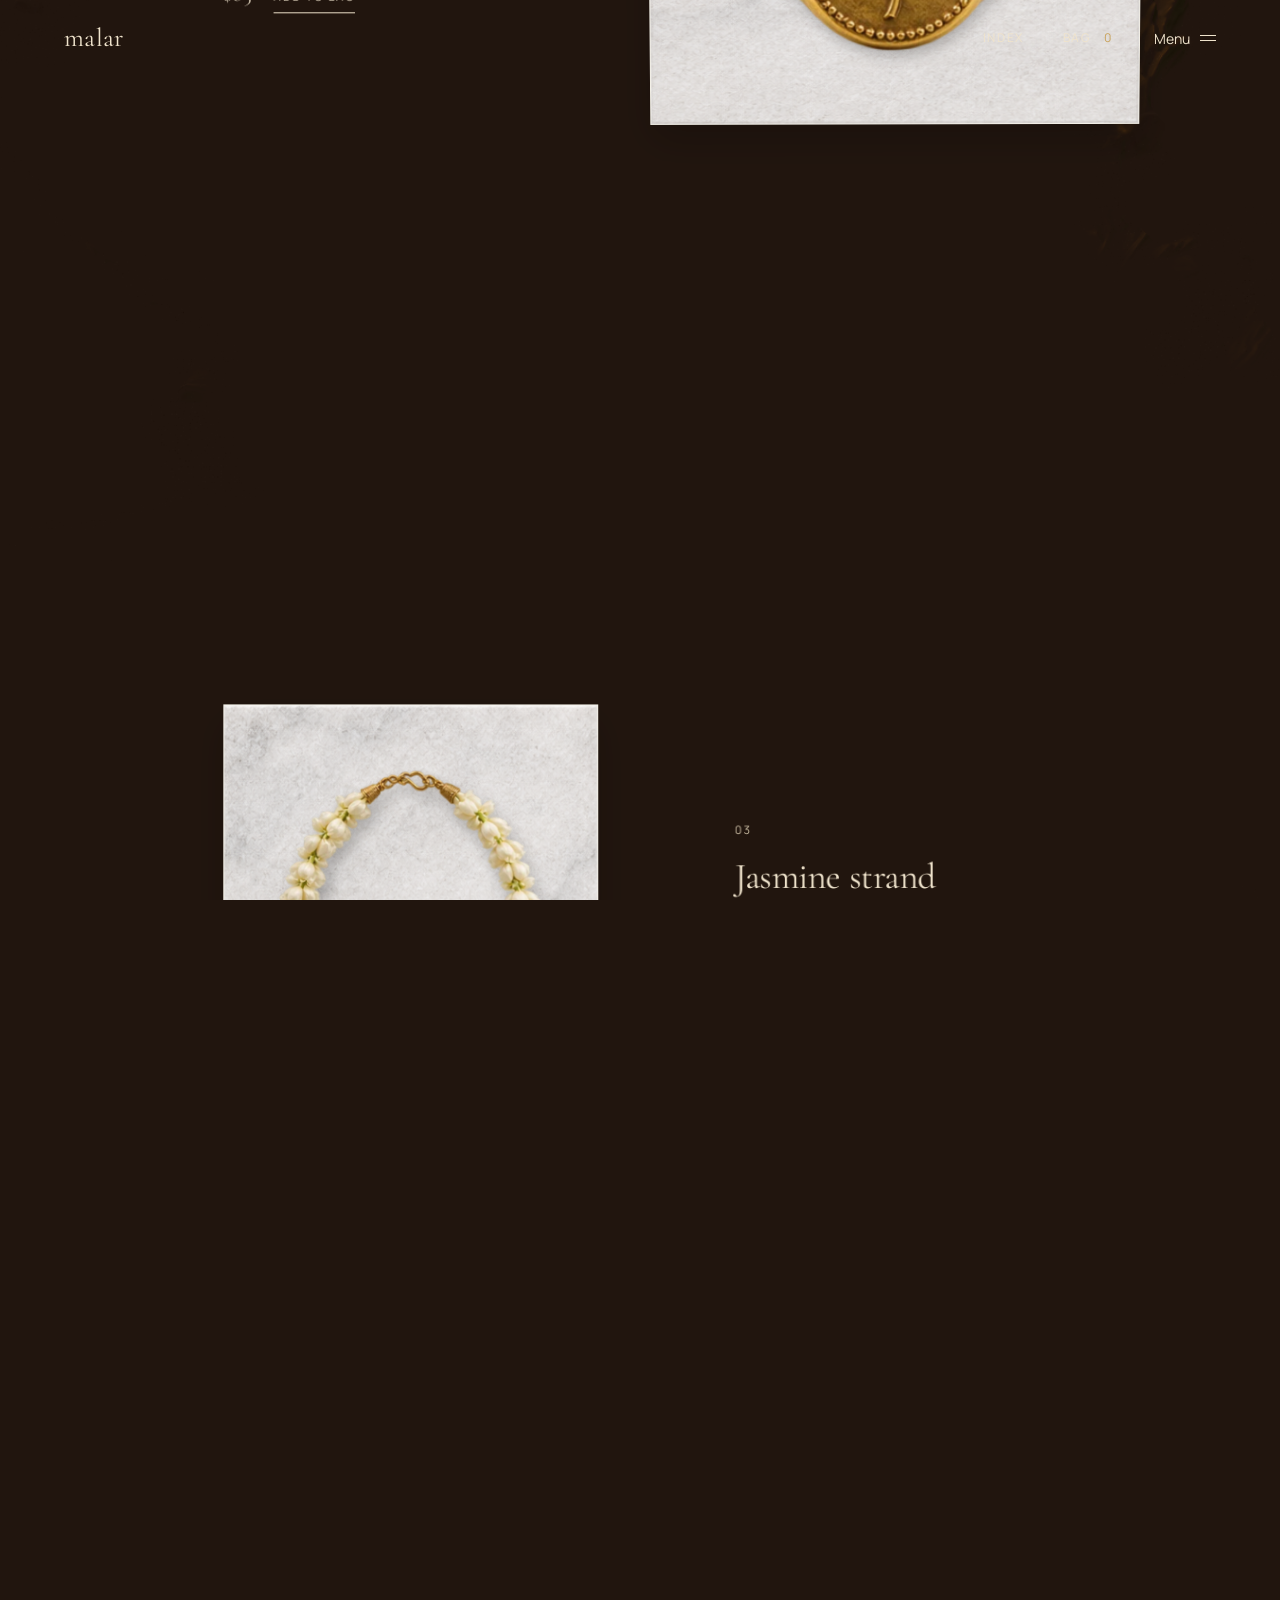
==== commit d4ce478f: "Animate bag quantity feedback and item removal in place" ====
--- a/docs/index.html
+++ b/docs/index.html
@@ -40,10 +40,10 @@
 <link rel="stylesheet" href="garden.css?v=title-shadow">
 <link rel="stylesheet" href="proto/viewing-room/room.css?v=13">
 <link rel="stylesheet" href="proto/viewing-room/metal.css?v=3">
-<link rel="stylesheet" href="proto/viewing-room/bag.css?v=7">
+<link rel="stylesheet" href="proto/viewing-room/bag.css?v=8">
 <!-- Original relief and lighting, with a separate background scroll rate. -->
 <script src="garden.js?v=gallery-3" defer></script>
-<script type="module" src="proto/viewing-room/room.js?v=19"></script>
+<script type="module" src="proto/viewing-room/room.js?v=20"></script>
 </head>
 <body class="ambient-landing viewing-room">
 <div id="garden-loader" role="progressbar" aria-label="Loading the garden" aria-valuemin="1" aria-valuemax="100" aria-valuenow="1"><span class="garden-loader-number" aria-hidden="true">1</span></div>
--- a/docs/proto/viewing-room/bag.css
+++ b/docs/proto/viewing-room/bag.css
@@ -58,6 +58,17 @@
 @media(max-width:760px){.viewing-room #bag{right:16px}}
 @media(prefers-reduced-motion:reduce){.viewing-room #bag[open]{animation:none}}
 
+@media(prefers-reduced-motion:no-preference){
+  #bag[open] .bag-art,#bag[open] .bag-product,#bag[open] .empty,#bag[open] #bag-note:not(:empty){
+    animation:bag-detail-in 260ms cubic-bezier(.2,.7,.25,1) backwards
+  }
+  #bag[open] .bag-product{animation-delay:35ms}
+  #bag .qty button,#bag .checkout-arrow{transition:transform 180ms ease-out,color 180ms}
+  #bag .qty button:active{transform:scale(.86)}
+  #bag #bag-checkout:is(:hover,:focus-visible) .checkout-arrow{transform:translate(2px,-2px)}
+}
+@keyframes bag-detail-in{from{transform:translateY(5px);opacity:0}to{transform:translateY(0);opacity:1}}
+
 .menu-disclosure{position:relative}
 .viewing-room .bar:has(#site-links:not([hidden])){mix-blend-mode:difference}
 #site-links{
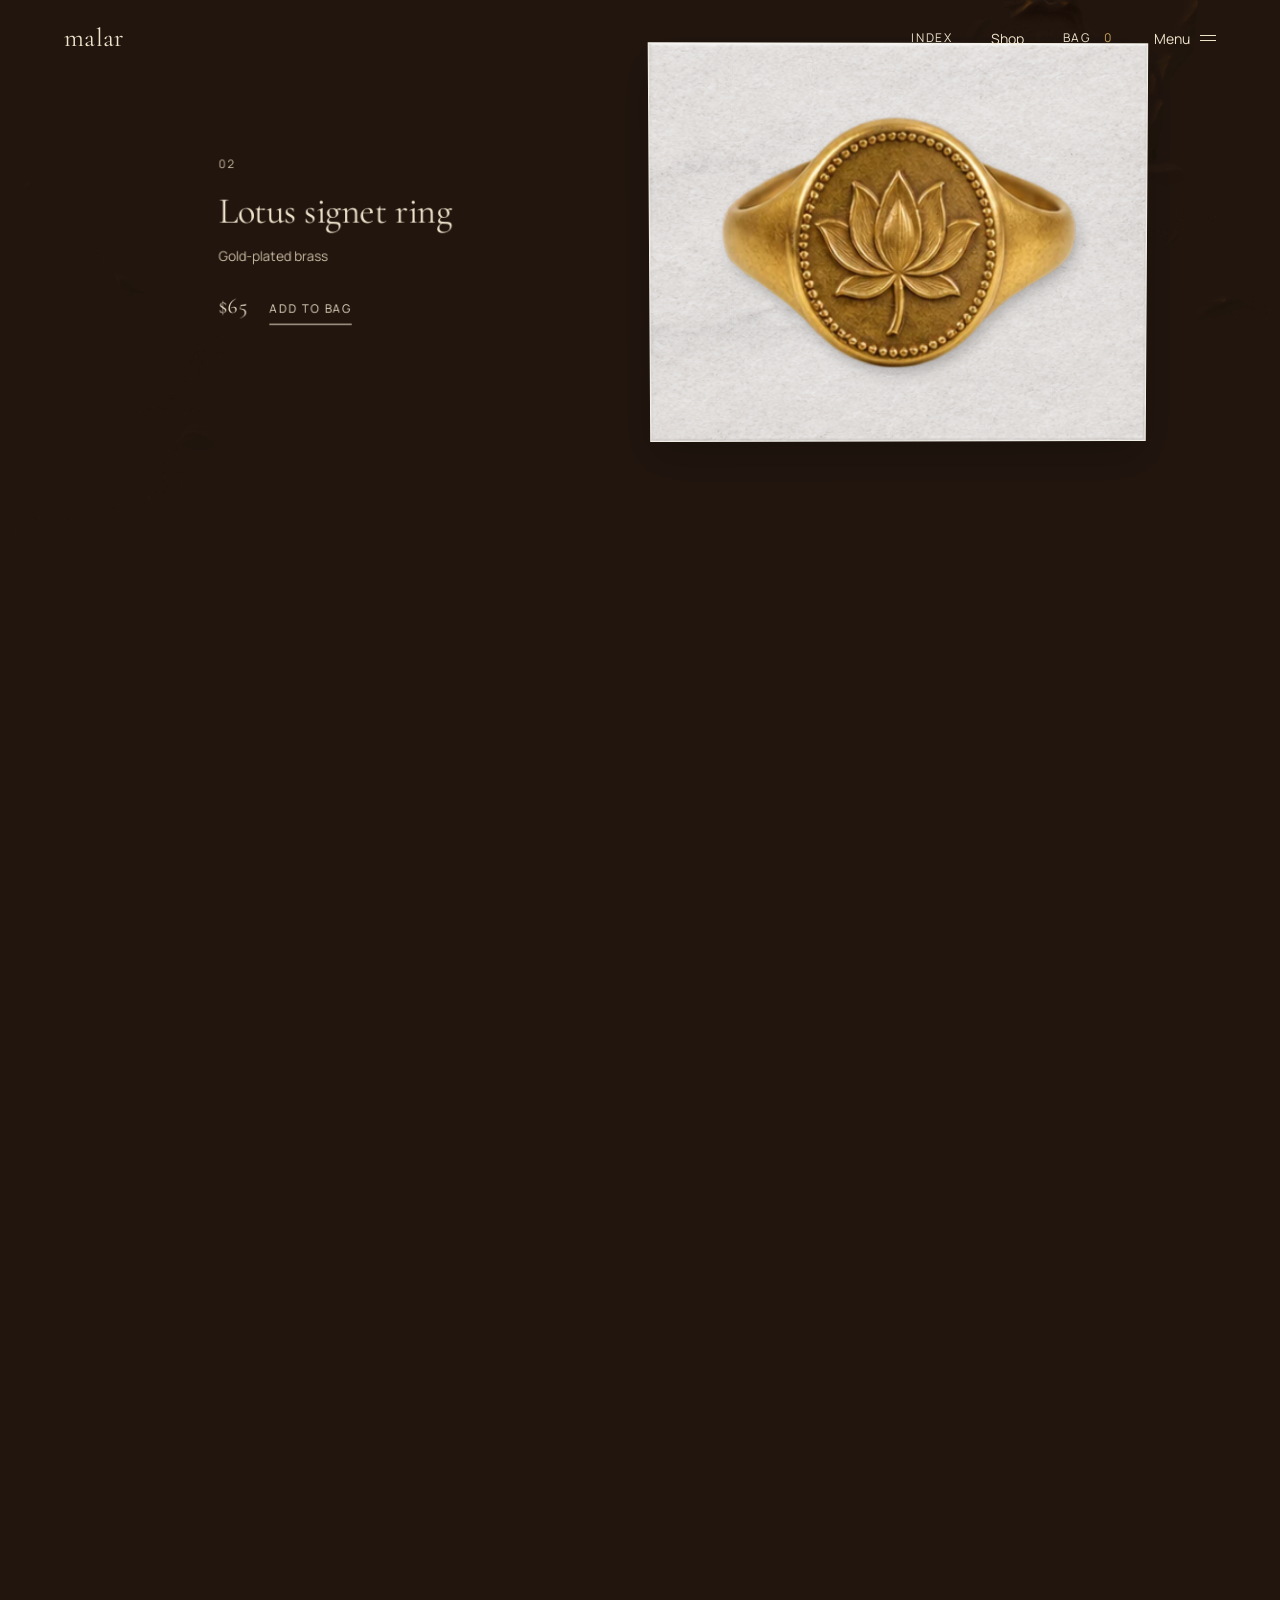
==== commit e7a8490d: "Add the jewelry shop on the Malar gallery wall" ====
--- a/docs/index.html
+++ b/docs/index.html
@@ -38,12 +38,12 @@
   });
 </script>
 <link rel="stylesheet" href="garden.css?v=title-shadow">
-<link rel="stylesheet" href="proto/viewing-room/room.css?v=13">
+<link rel="stylesheet" href="proto/viewing-room/room.css?v=14">
 <link rel="stylesheet" href="proto/viewing-room/metal.css?v=3">
-<link rel="stylesheet" href="proto/viewing-room/bag.css?v=8">
+<link rel="stylesheet" href="proto/viewing-room/bag.css?v=9">
 <!-- Original relief and lighting, with a separate background scroll rate. -->
 <script src="garden.js?v=gallery-3" defer></script>
-<script type="module" src="proto/viewing-room/room.js?v=20"></script>
+<script type="module" src="proto/viewing-room/room.js?v=22"></script>
 </head>
 <body class="ambient-landing viewing-room">
 <div id="garden-loader" role="progressbar" aria-label="Loading the garden" aria-valuemin="1" aria-valuemax="100" aria-valuenow="1"><span class="garden-loader-number" aria-hidden="true">1</span></div>
@@ -51,6 +51,7 @@
 <header class="bar">
   <a class="mark" href="./" aria-label="Malar home">malar</a>
   <button id="collection-toggle" type="button" aria-controls="collection-index" aria-expanded="false" aria-label="Open collection index" hidden>Index</button>
+  <a class="shop-link" href="shop/">Shop</a>
   <button id="bag-open" class="bag-button" aria-haspopup="dialog" aria-expanded="false" aria-controls="bag">Bag <span id="bag-count">0</span></button>
   <div class="menu-disclosure">
     <button id="menu" type="button" aria-controls="site-links" aria-expanded="false">Menu <i aria-hidden="true"></i></button>
--- a/docs/proto/viewing-room/room.css
+++ b/docs/proto/viewing-room/room.css
@@ -184,3 +184,7 @@
   .night-flowers.in-view .night-flower{animation:stem-sway var(--sway-time) ease-in-out var(--sway-delay) infinite alternate}
   @keyframes stem-sway{from{transform:rotate(calc(-1 * var(--sway-angle)))}to{transform:rotate(var(--sway-angle))}}
 }
+
+.viewing-room .bar .shop-link{display:inline-flex;align-items:center;min-height:44px;font:14px var(--sans)}
+.shop-link:is(:hover,:focus-visible,[aria-current=page]){text-decoration:underline;text-decoration-thickness:1px;text-underline-offset:5px}
+@media(max-width:420px){.viewing-room .bar{gap:14px}.viewing-room .bar .shop-link{font-size:12px}}
--- a/docs/proto/viewing-room/bag.css
+++ b/docs/proto/viewing-room/bag.css
@@ -17,9 +17,9 @@
 #bag button:focus-visible{outline:1px solid #c9a35c;outline-offset:2px}
 #bag .bag-head{display:flex;align-items:center;justify-content:space-between;gap:12px;padding-bottom:12px}
 #bag #bag-title{margin:0;font:400 24px/1 var(--serif);letter-spacing:-.025em;outline:0}
-#bag #bag-close,#bag .remove,#bag .bag-continue{font:400 12px/1.3 var(--sans);color:var(--bag-muted)}
+#bag #bag-close,#bag .remove{font:400 12px/1.3 var(--sans);color:var(--bag-muted)}
 #bag #bag-close{min-height:32px;padding-left:8px}
-#bag :is(#bag-close,.remove,.bag-continue):hover{text-decoration:underline;text-underline-offset:3px}
+#bag :is(#bag-close,.remove):hover{text-decoration:underline;text-underline-offset:3px}
 #bag #bag-lines{list-style:none;margin:0;padding:0;min-height:0;overflow:auto;overscroll-behavior:contain;scrollbar-width:thin}
 #bag #bag-lines li{
   display:grid;grid-template-columns:84px minmax(0,1fr) auto;align-items:start;
@@ -43,7 +43,6 @@
 #bag #bag-lines .remove{grid-area:2/3;align-self:center;justify-self:end;min-height:32px;padding:3px 0;color:var(--bag-muted)}
 #bag #bag-lines button:focus-visible{outline-offset:-1px}
 #bag #bag-lines .empty{display:block;padding:18px 0 12px;font:400 28px/1.15 var(--serif)}
-#bag .bag-continue{padding:12px 0 4px;text-decoration:underline;text-underline-offset:3px}
 #bag .bag-footer{border-top:1px solid var(--bag-rule);padding-top:14px}
 #bag .bag-total,#bag #bag-checkout{display:flex;align-items:baseline;justify-content:space-between;gap:12px}
 #bag .bag-total{font:400 13px/1.4 var(--sans);color:var(--bag-muted)}
